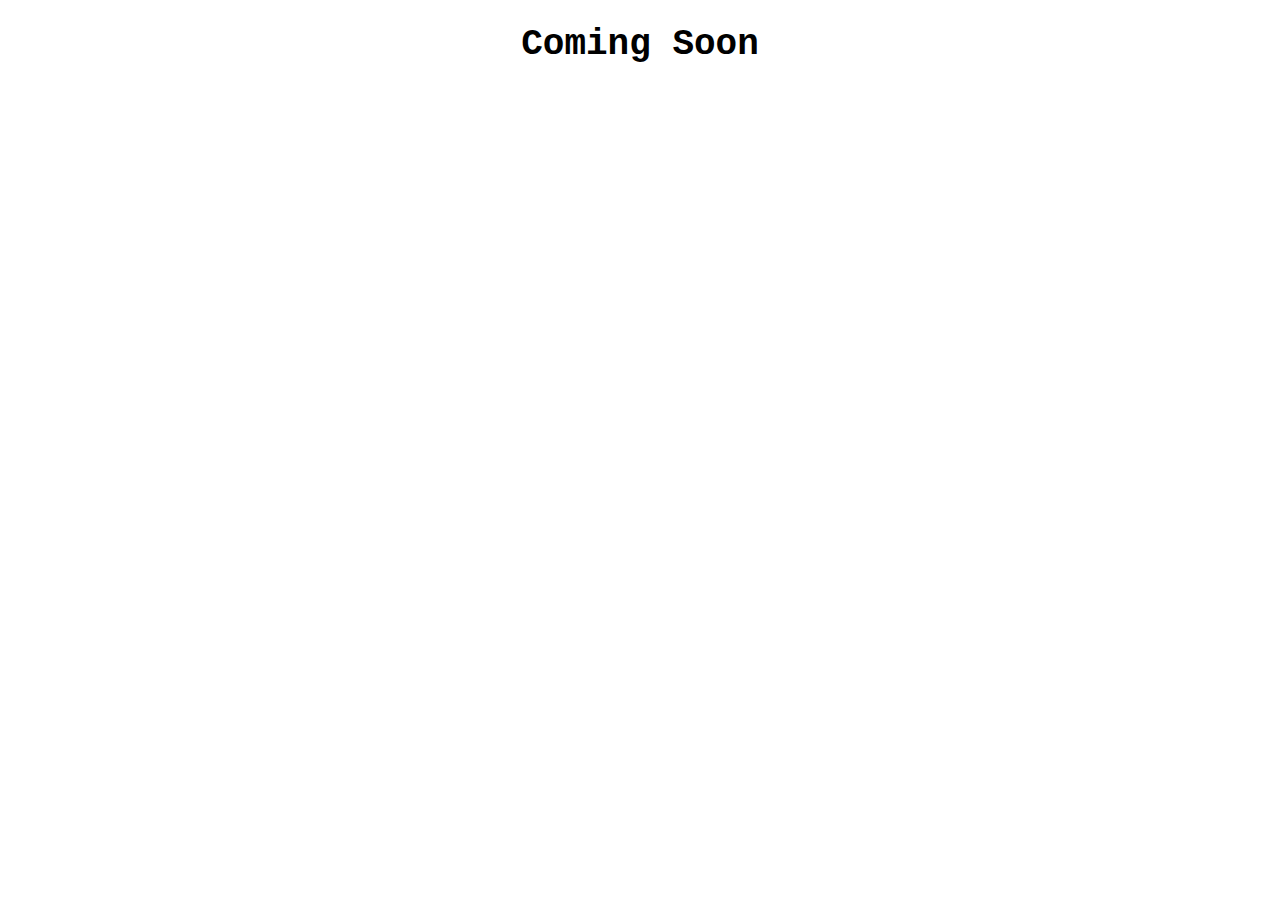
==== index.html @ b4247882 "Create index.html" ====
<!DOCTYPE html>
<html>
<head>
    <style>
        /* Define the neon effect for the text */
        @keyframes neon {
            0%   { color: #ff00ff; }
            25%  { color: #ff99ff; }
            50%  { color: #ff00ff; }
            75%  { color: #ff99ff; }
            100% { color: #ff00ff; }
        }

        /* Apply the neon effect to the text */
        .neon-text {
            font-family: "Courier New", monospace;
            font-size: 36px;
            text-align: center;
            animation: neon 2s infinite;
        }
    </style>
</head>
<body>
    <h1 class="neon-text">Coming Soon</h1>
</body>
</html>
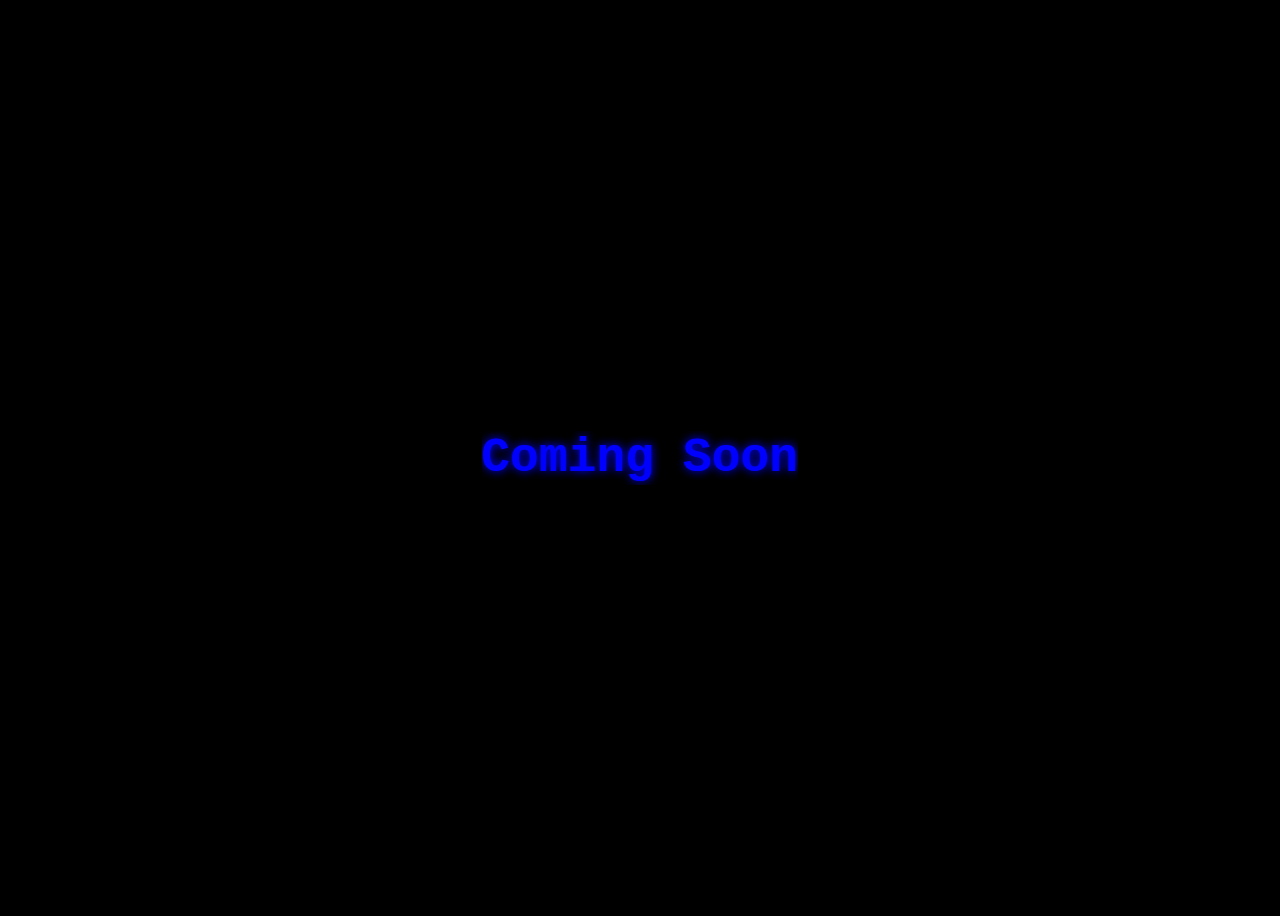
==== commit 1e985551: "Update index.html" ====
--- a/index.html
+++ b/index.html
@@ -1,26 +1,57 @@
 <!DOCTYPE html>
 <html>
 <head>
+    <title>Coming Soon</title>
     <style>
-        /* Define the neon effect for the text */
-        @keyframes neon {
-            0%   { color: #ff00ff; }
-            25%  { color: #ff99ff; }
-            50%  { color: #ff00ff; }
-            75%  { color: #ff99ff; }
-            100% { color: #ff00ff; }
+        body {
+            background-color: black;
+            display: flex;
+            justify-content: center;
+            align-items: center;
+            height: 100vh;
         }
-
-        /* Apply the neon effect to the text */
+        
         .neon-text {
-            font-family: "Courier New", monospace;
-            font-size: 36px;
-            text-align: center;
-            animation: neon 2s infinite;
+            font-family: 'Courier New', monospace;
+            font-size: 48px;
+            color: blue;
+            text-shadow: 0 0 10px blue;
+            animation: neon-colors 5s infinite;
+        }
+        
+        @keyframes neon-colors {
+            0% { color: blue; text-shadow: 0 0 10px blue; }
+            14% { color: red; text-shadow: 0 0 10px red; }
+            28% { color: green; text-shadow: 0 0 10px green; }
+            42% { color: brown; text-shadow: 0 0 10px brown; }
+            57% { color: purple; text-shadow: 0 0 10px purple; }
+            71% { color: yellow; text-shadow: 0 0 10px yellow; }
+            85% { color: #FFDDC1; text-shadow: 0 0 10px #FFDDC1; }
+        }
+        
+        .typewriter {
+            overflow: hidden;
+            white-space: nowrap;
+            animation: typewriter-effect 4s steps(7) 1s 1 normal both,
+                       blink-caret 0.75s step-end infinite;
+        }
+        
+        @keyframes typewriter-effect {
+            0% { width: 0; }
+            20% { width: 1ch; }
+            40% { width: 2ch; }
+            60% { width: 3ch; }
+            80% { width: 4ch; }
+            100% { width: 7ch; }
+        }
+        
+        @keyframes blink-caret {
+            from, to { border-color: transparent; }
+            50% { border-color: white; }
         }
     </style>
 </head>
 <body>
-    <h1 class="neon-text">Coming Soon</h1>
+    <h1 class="neon-text typewriter">Coming Soon</h1>
 </body>
 </html>
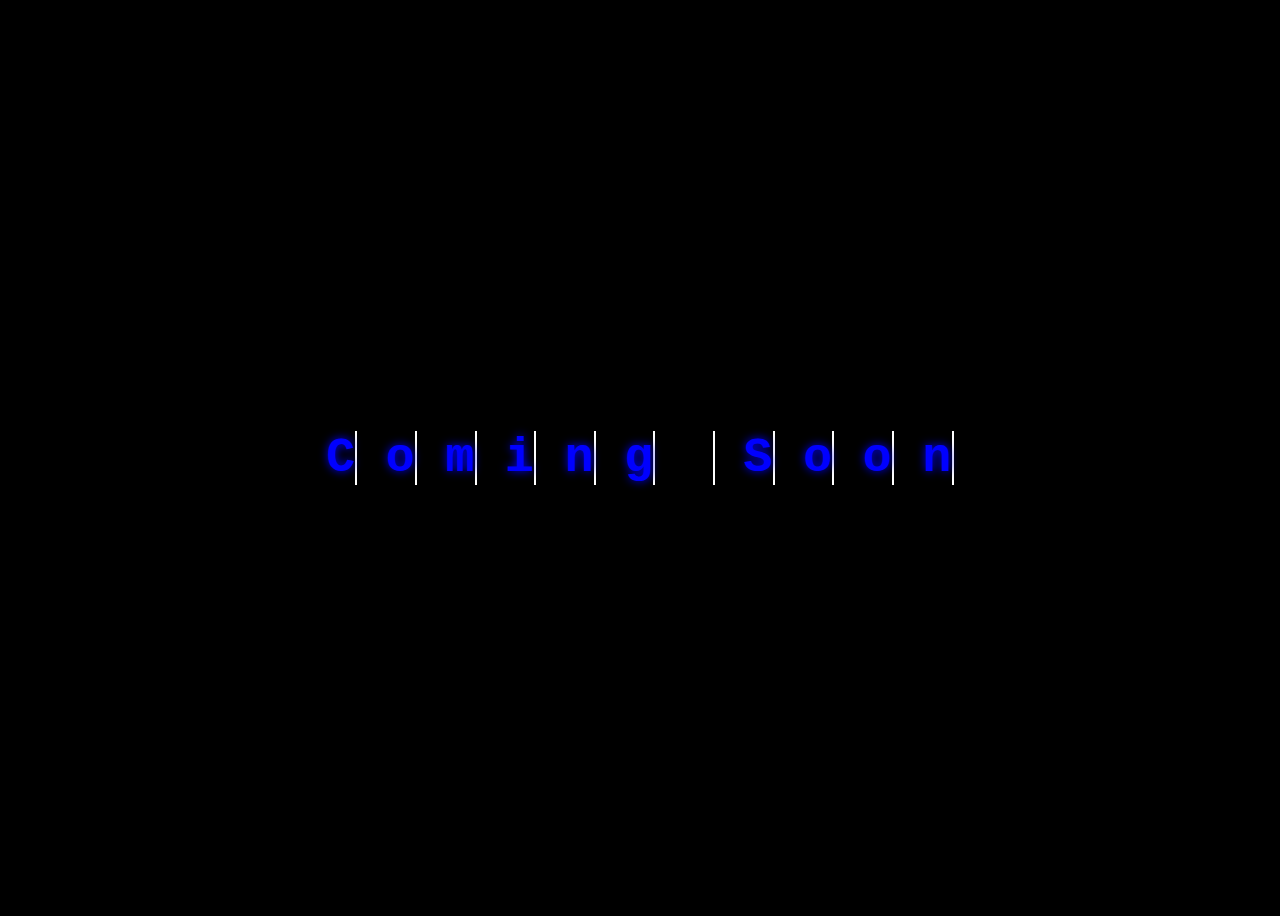
==== commit b771e349: "Update index.html" ====
--- a/index.html
+++ b/index.html
@@ -16,7 +16,19 @@
             font-size: 48px;
             color: blue;
             text-shadow: 0 0 10px blue;
-            animation: neon-colors 5s infinite;
+        }
+        
+        .typewriter {
+            overflow: hidden;
+            white-space: nowrap;
+            border-right: 2px solid white;
+            animation: typing 4s steps(7) 1s 1 normal both,
+                       neon-colors 5s infinite;
+        }
+        
+        @keyframes typing {
+            from { width: 0; }
+            to { width: 7ch; }
         }
         
         @keyframes neon-colors {
@@ -29,22 +41,6 @@
             85% { color: #FFDDC1; text-shadow: 0 0 10px #FFDDC1; }
         }
         
-        .typewriter {
-            overflow: hidden;
-            white-space: nowrap;
-            animation: typewriter-effect 4s steps(7) 1s 1 normal both,
-                       blink-caret 0.75s step-end infinite;
-        }
-        
-        @keyframes typewriter-effect {
-            0% { width: 0; }
-            20% { width: 1ch; }
-            40% { width: 2ch; }
-            60% { width: 3ch; }
-            80% { width: 4ch; }
-            100% { width: 7ch; }
-        }
-        
         @keyframes blink-caret {
             from, to { border-color: transparent; }
             50% { border-color: white; }
@@ -52,6 +48,18 @@
     </style>
 </head>
 <body>
-    <h1 class="neon-text typewriter">Coming Soon</h1>
+    <h1 class="neon-text">
+        <span class="typewriter">C</span>
+        <span class="typewriter">o</span>
+        <span class="typewriter">m</span>
+        <span class="typewriter">i</span>
+        <span class="typewriter">n</span>
+        <span class="typewriter">g</span>
+        <span class="typewriter">&nbsp;</span>
+        <span class="typewriter">S</span>
+        <span class="typewriter">o</span>
+        <span class="typewriter">o</span>
+        <span class="typewriter">n</span>
+    </h1>
 </body>
 </html>
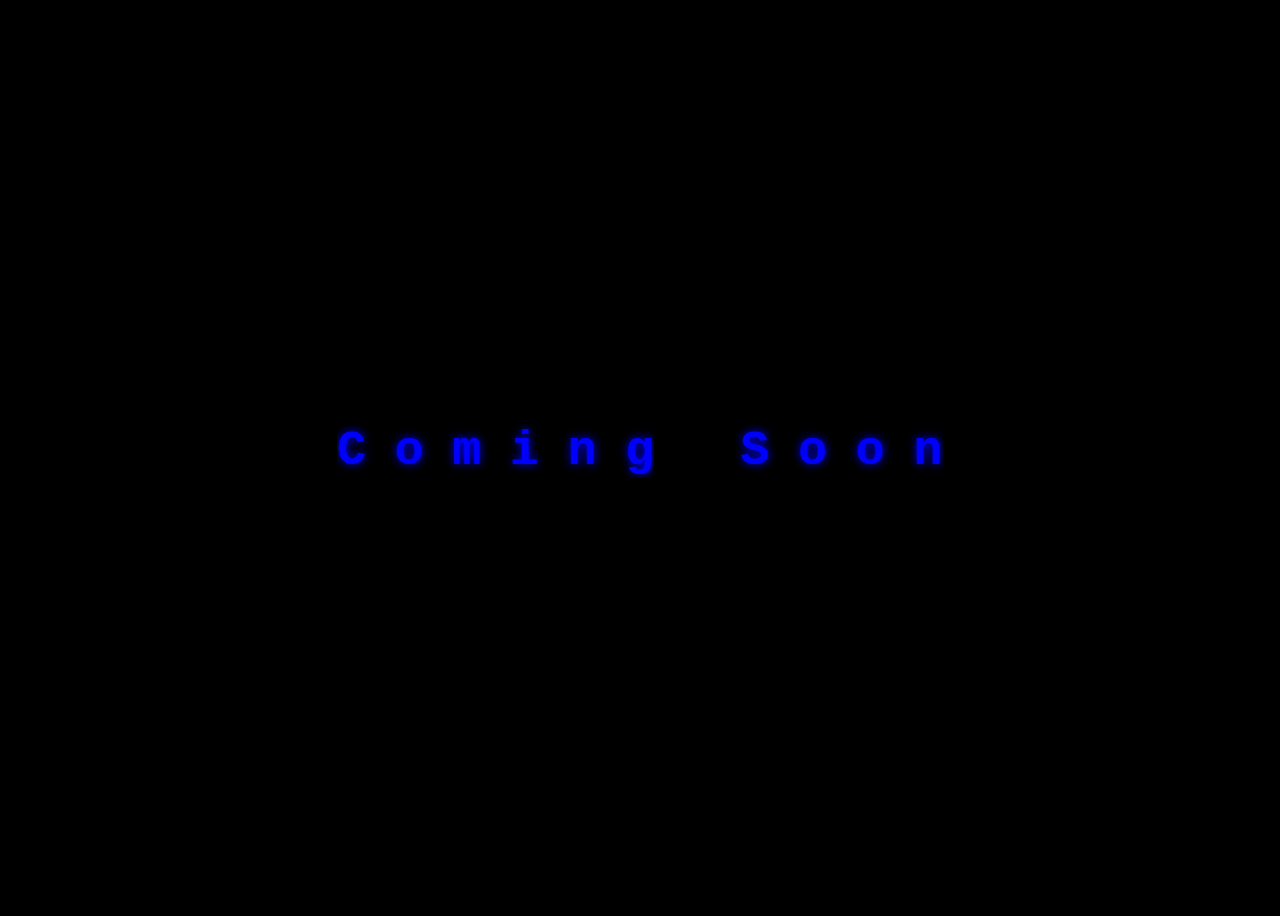
==== commit a484b77c: "Update index.html" ====
--- a/index.html
+++ b/index.html
@@ -18,10 +18,15 @@
             text-shadow: 0 0 10px blue;
         }
         
+        .typewriter-container {
+            display: inline-block;
+            white-space: nowrap;
+            overflow: hidden;
+            position: relative;
+        }
+        
         .typewriter {
-            overflow: hidden;
-            white-space: nowrap;
-            border-right: 2px solid white;
+            position: relative;
             animation: typing 4s steps(7) 1s 1 normal both,
                        neon-colors 5s infinite;
         }
@@ -40,26 +45,25 @@
             71% { color: yellow; text-shadow: 0 0 10px yellow; }
             85% { color: #FFDDC1; text-shadow: 0 0 10px #FFDDC1; }
         }
-        
-        @keyframes blink-caret {
-            from, to { border-color: transparent; }
-            50% { border-color: white; }
-        }
     </style>
 </head>
 <body>
     <h1 class="neon-text">
-        <span class="typewriter">C</span>
-        <span class="typewriter">o</span>
-        <span class="typewriter">m</span>
-        <span class="typewriter">i</span>
-        <span class="typewriter">n</span>
-        <span class="typewriter">g</span>
-        <span class="typewriter">&nbsp;</span>
-        <span class="typewriter">S</span>
-        <span class="typewriter">o</span>
-        <span class="typewriter">o</span>
-        <span class="typewriter">n</span>
+        <span class="typewriter-container">
+            <span class="typewriter">C</span>
+            <span class="typewriter">o</span>
+            <span class="typewriter">m</span>
+            <span class="typewriter">i</span>
+            <span class="typewriter">n</span>
+            <span class="typewriter">g</span>
+        </span>
+        <span class="typewriter-container">
+            <span class="typewriter">&nbsp;</span>
+            <span class="typewriter">S</span>
+            <span class="typewriter">o</span>
+            <span class="typewriter">o</span>
+            <span class="typewriter">n</span>
+        </span>
     </h1>
 </body>
 </html>
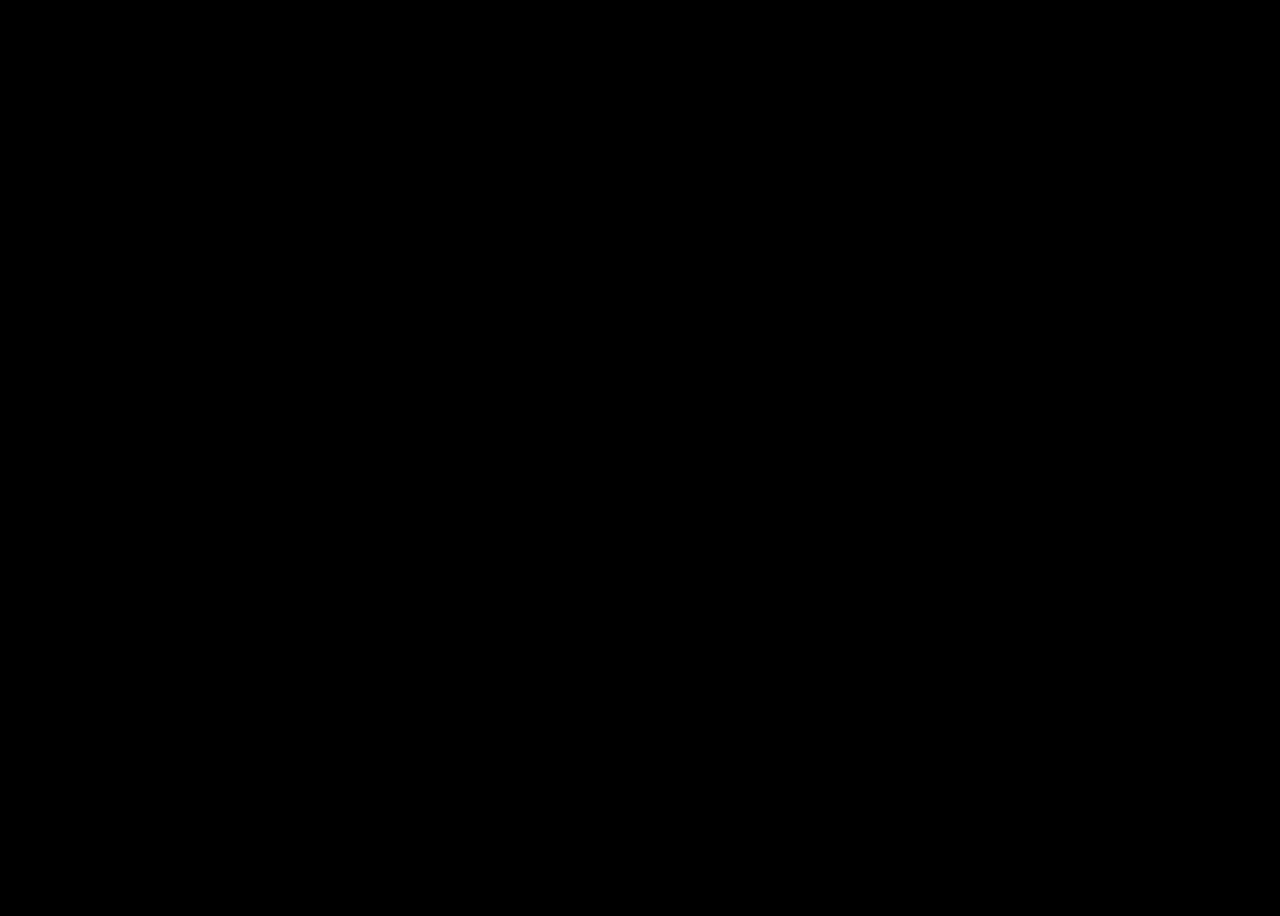
==== commit 88ec898b: "Update index.html" ====
--- a/index.html
+++ b/index.html
@@ -9,6 +9,8 @@
             justify-content: center;
             align-items: center;
             height: 100vh;
+            opacity: 0;
+            transition: opacity 1s;
         }
         
         .neon-text {
@@ -65,5 +67,28 @@
             <span class="typewriter">n</span>
         </span>
     </h1>
+
+    <script>
+        setTimeout(function() {
+            document.body.style.opacity = 1;
+            typewriterEffect();
+        }, 1500); // Fade-in effect after 1.5 seconds
+
+        function typewriterEffect() {
+            var text = "It will be downloaded soon.";
+            var i = 0;
+            var speed = 100; // Speed of typewriter effect in milliseconds
+
+            function type() {
+                if (i < text.length) {
+                    document.body.innerHTML += text.charAt(i);
+                    i++;
+                    setTimeout(type, speed);
+                }
+            }
+
+            type();
+        }
+    </script>
 </body>
 </html>
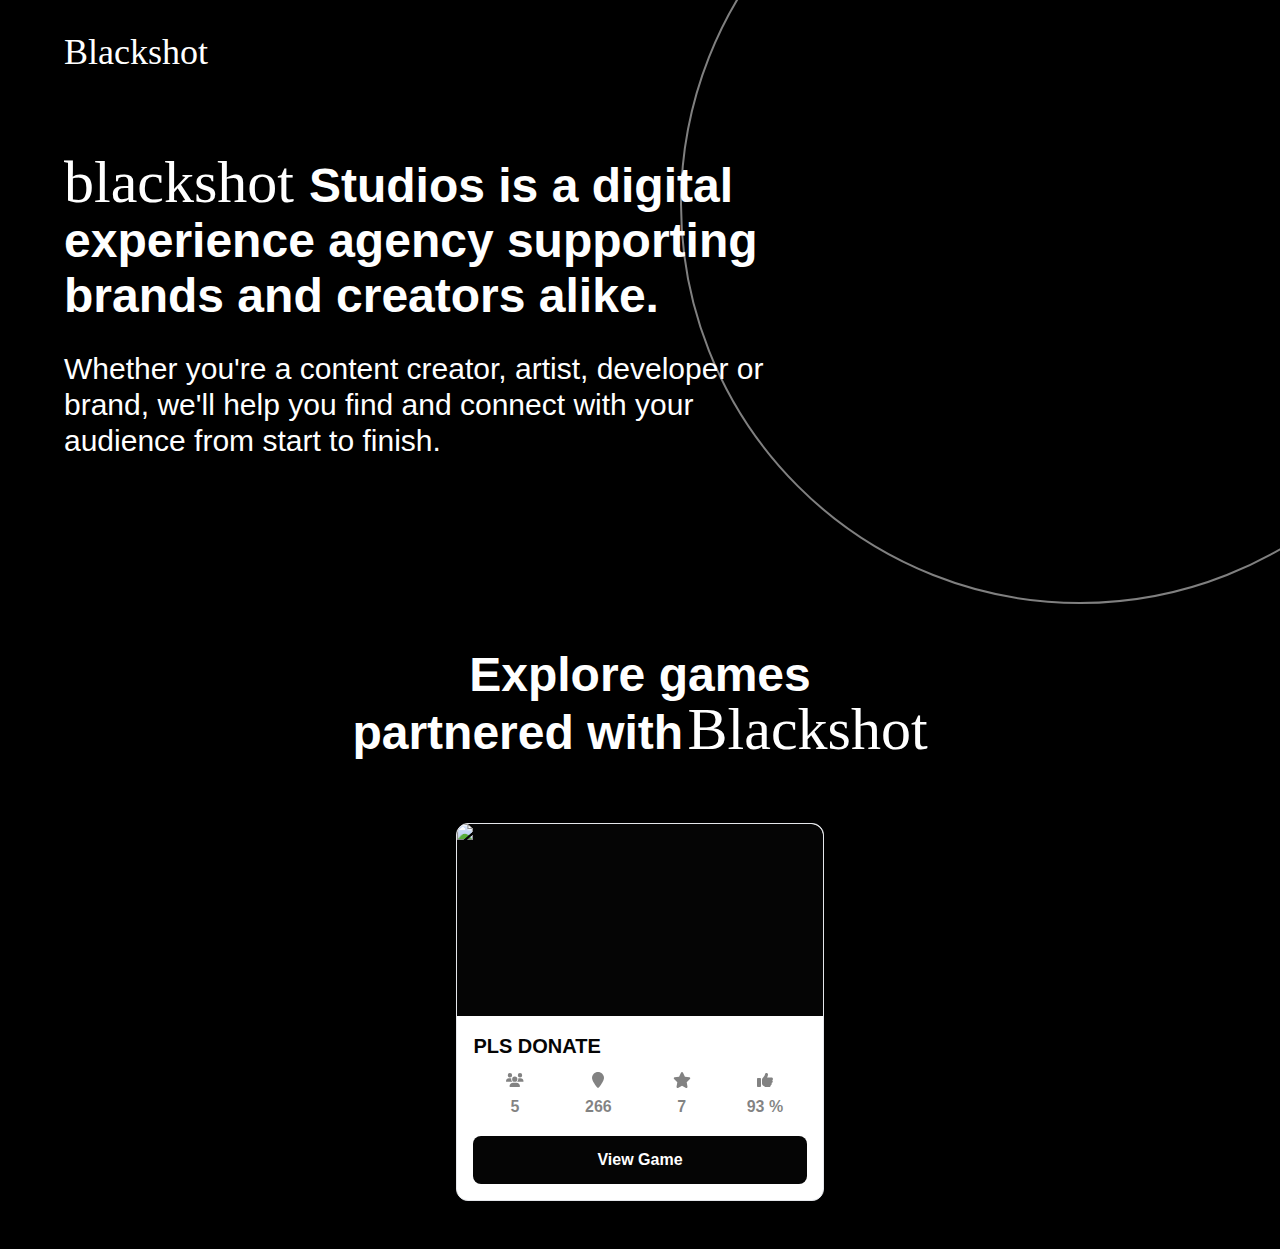
==== commit 09f4853d: "FIREND'S WEBSITE" ====
--- a/index.html
+++ b/index.html
@@ -1,94 +1,767 @@
 <!DOCTYPE html>
 <html>
 <head>
-    <title>Coming Soon</title>
-    <style>
-        body {
-            background-color: black;
-            display: flex;
-            justify-content: center;
-            align-items: center;
-            height: 100vh;
-            opacity: 0;
-            transition: opacity 1s;
-        }
-        
-        .neon-text {
-            font-family: 'Courier New', monospace;
-            font-size: 48px;
-            color: blue;
-            text-shadow: 0 0 10px blue;
-        }
-        
-        .typewriter-container {
-            display: inline-block;
-            white-space: nowrap;
-            overflow: hidden;
-            position: relative;
-        }
-        
-        .typewriter {
-            position: relative;
-            animation: typing 4s steps(7) 1s 1 normal both,
-                       neon-colors 5s infinite;
-        }
-        
-        @keyframes typing {
-            from { width: 0; }
-            to { width: 7ch; }
-        }
-        
-        @keyframes neon-colors {
-            0% { color: blue; text-shadow: 0 0 10px blue; }
-            14% { color: red; text-shadow: 0 0 10px red; }
-            28% { color: green; text-shadow: 0 0 10px green; }
-            42% { color: brown; text-shadow: 0 0 10px brown; }
-            57% { color: purple; text-shadow: 0 0 10px purple; }
-            71% { color: yellow; text-shadow: 0 0 10px yellow; }
-            85% { color: #FFDDC1; text-shadow: 0 0 10px #FFDDC1; }
+    <script>
+        document.addEventListener('contextmenu', function(e) {
+            e.preventDefault();
+        });
+    </script>
+</head>
+<body>
+    <!-- Your website content goes here -->
+
+
+
+<html>
+
+<head>
+    <meta name="viewport" content="width=device-width" />
+    <meta charSet="utf-8" />
+    <title>Blackshot</title>
+    <link rel="preconnect" href="https://fonts.googleapis.com" />
+    <link rel="preconnect" href="https://fonts.gstatic.com" />
+    <meta name="next-head-count" content="6" />
+    <link rel="preconnect" href="https://fonts.gstatic.com" crossorigin />
+    <link rel="preload" href="/_next/static/css/90552e60776dec17.css" as="style" />
+    <link rel="stylesheet" href="/_next/static/css/90552e60776dec17.css" data-n-g="" /><noscript data-n-css=""></noscript>
+    <script defer="" nomodule="" src="/_next/static/chunks/polyfills-5cd94c89d3acac5f.js"></script>
+    <script src="/_next/static/chunks/webpack-69bfa6990bb9e155.js" defer=""></script>
+    <script src="/_next/static/chunks/framework-a87821de553db91d.js" defer=""></script>
+    <script src="/_next/static/chunks/main-fc7d2f0e2098927e.js" defer=""></script>
+    <script src="/_next/static/chunks/pages/_app-fa03c719a921da5a.js" defer=""></script>
+    <script src="/_next/static/chunks/c16184b3-739387e60eb8ee1b.js" defer=""></script>
+    <script src="/_next/static/chunks/103-67ca11ef30bda8ad.js" defer=""></script>
+    <script src="/_next/static/chunks/pages/index-1230b37010cbf76a.js" defer=""></script>
+    <script src="/_next/static/imCgKxOeeCU-GcXIbonhh/_buildManifest.js" defer=""></script>
+    <script src="/_next/static/imCgKxOeeCU-GcXIbonhh/_ssgManifest.js" defer=""></script>
+    <script src="/_next/static/imCgKxOeeCU-GcXIbonhh/_middlewareManifest.js" defer=""></script>
+    <style data-href="https://fonts.googleapis.com/css2?family=Inter:wght@100;200;300;400;500;600;700;800;900&display=swap">
+        @font-face {
+            font-family: 'Inter';
+            font-style: normal;
+            font-weight: 100;
+            font-display: swap;
+            src: url(https://fonts.gstatic.com/s/inter/v12/UcCO3FwrK3iLTeHuS_fvQtMwCp50KnMw2boKoduKmMEVuLyeMZs.woff) format('woff')
+        }
+
+        @font-face {
+            font-family: 'Inter';
+            font-style: normal;
+            font-weight: 200;
+            font-display: swap;
+            src: url(https://fonts.gstatic.com/s/inter/v12/UcCO3FwrK3iLTeHuS_fvQtMwCp50KnMw2boKoduKmMEVuDyfMZs.woff) format('woff')
+        }
+
+        @font-face {
+            font-family: 'Inter';
+            font-style: normal;
+            font-weight: 300;
+            font-display: swap;
+            src: url(https://fonts.gstatic.com/s/inter/v12/UcCO3FwrK3iLTeHuS_fvQtMwCp50KnMw2boKoduKmMEVuOKfMZs.woff) format('woff')
+        }
+
+        @font-face {
+            font-family: 'Inter';
+            font-style: normal;
+            font-weight: 400;
+            font-display: swap;
+            src: url(https://fonts.gstatic.com/s/inter/v12/UcCO3FwrK3iLTeHuS_fvQtMwCp50KnMw2boKoduKmMEVuLyfMZs.woff) format('woff')
+        }
+
+        @font-face {
+            font-family: 'Inter';
+            font-style: normal;
+            font-weight: 500;
+            font-display: swap;
+            src: url(https://fonts.gstatic.com/s/inter/v12/UcCO3FwrK3iLTeHuS_fvQtMwCp50KnMw2boKoduKmMEVuI6fMZs.woff) format('woff')
+        }
+
+        @font-face {
+            font-family: 'Inter';
+            font-style: normal;
+            font-weight: 600;
+            font-display: swap;
+            src: url(https://fonts.gstatic.com/s/inter/v12/UcCO3FwrK3iLTeHuS_fvQtMwCp50KnMw2boKoduKmMEVuGKYMZs.woff) format('woff')
+        }
+
+        @font-face {
+            font-family: 'Inter';
+            font-style: normal;
+            font-weight: 700;
+            font-display: swap;
+            src: url(https://fonts.gstatic.com/s/inter/v12/UcCO3FwrK3iLTeHuS_fvQtMwCp50KnMw2boKoduKmMEVuFuYMZs.woff) format('woff')
+        }
+
+        @font-face {
+            font-family: 'Inter';
+            font-style: normal;
+            font-weight: 800;
+            font-display: swap;
+            src: url(https://fonts.gstatic.com/s/inter/v12/UcCO3FwrK3iLTeHuS_fvQtMwCp50KnMw2boKoduKmMEVuDyYMZs.woff) format('woff')
+        }
+
+        @font-face {
+            font-family: 'Inter';
+            font-style: normal;
+            font-weight: 900;
+            font-display: swap;
+            src: url(https://fonts.gstatic.com/s/inter/v12/UcCO3FwrK3iLTeHuS_fvQtMwCp50KnMw2boKoduKmMEVuBWYMZs.woff) format('woff')
+        }
+
+        @font-face {
+            font-family: 'Inter';
+            font-style: normal;
+            font-weight: 100;
+            font-display: swap;
+            src: url(https://fonts.gstatic.com/s/inter/v12/UcC73FwrK3iLTeHuS_fvQtMwCp50KnMa2JL7W0Q5n-wU.woff2) format('woff2');
+            unicode-range: U+0460-052F, U+1C80-1C88, U+20B4, U+2DE0-2DFF, U+A640-A69F, U+FE2E-FE2F
+        }
+
+        @font-face {
+            font-family: 'Inter';
+            font-style: normal;
+            font-weight: 100;
+            font-display: swap;
+            src: url(https://fonts.gstatic.com/s/inter/v12/UcC73FwrK3iLTeHuS_fvQtMwCp50KnMa0ZL7W0Q5n-wU.woff2) format('woff2');
+            unicode-range: U+0301, U+0400-045F, U+0490-0491, U+04B0-04B1, U+2116
+        }
+
+        @font-face {
+            font-family: 'Inter';
+            font-style: normal;
+            font-weight: 100;
+            font-display: swap;
+            src: url(https://fonts.gstatic.com/s/inter/v12/UcC73FwrK3iLTeHuS_fvQtMwCp50KnMa2ZL7W0Q5n-wU.woff2) format('woff2');
+            unicode-range: U+1F00-1FFF
+        }
+
+        @font-face {
+            font-family: 'Inter';
+            font-style: normal;
+            font-weight: 100;
+            font-display: swap;
+            src: url(https://fonts.gstatic.com/s/inter/v12/UcC73FwrK3iLTeHuS_fvQtMwCp50KnMa1pL7W0Q5n-wU.woff2) format('woff2');
+            unicode-range: U+0370-03FF
+        }
+
+        @font-face {
+            font-family: 'Inter';
+            font-style: normal;
+            font-weight: 100;
+            font-display: swap;
+            src: url(https://fonts.gstatic.com/s/inter/v12/UcC73FwrK3iLTeHuS_fvQtMwCp50KnMa2pL7W0Q5n-wU.woff2) format('woff2');
+            unicode-range: U+0102-0103, U+0110-0111, U+0128-0129, U+0168-0169, U+01A0-01A1, U+01AF-01B0, U+1EA0-1EF9, U+20AB
+        }
+
+        @font-face {
+            font-family: 'Inter';
+            font-style: normal;
+            font-weight: 100;
+            font-display: swap;
+            src: url(https://fonts.gstatic.com/s/inter/v12/UcC73FwrK3iLTeHuS_fvQtMwCp50KnMa25L7W0Q5n-wU.woff2) format('woff2');
+            unicode-range: U+0100-02AF, U+1E00-1EFF, U+2020, U+20A0-20AB, U+20AD-20CF, U+2113, U+2C60-2C7F, U+A720-A7FF
+        }
+
+        @font-face {
+            font-family: 'Inter';
+            font-style: normal;
+            font-weight: 100;
+            font-display: swap;
+            src: url(https://fonts.gstatic.com/s/inter/v12/UcC73FwrK3iLTeHuS_fvQtMwCp50KnMa1ZL7W0Q5nw.woff2) format('woff2');
+            unicode-range: U+0000-00FF, U+0131, U+0152-0153, U+02BB-02BC, U+02C6, U+02DA, U+02DC, U+2000-206F, U+2074, U+20AC, U+2122, U+2191, U+2193, U+2212, U+2215, U+FEFF, U+FFFD
+        }
+
+        @font-face {
+            font-family: 'Inter';
+            font-style: normal;
+            font-weight: 200;
+            font-display: swap;
+            src: url(https://fonts.gstatic.com/s/inter/v12/UcC73FwrK3iLTeHuS_fvQtMwCp50KnMa2JL7W0Q5n-wU.woff2) format('woff2');
+            unicode-range: U+0460-052F, U+1C80-1C88, U+20B4, U+2DE0-2DFF, U+A640-A69F, U+FE2E-FE2F
+        }
+
+        @font-face {
+            font-family: 'Inter';
+            font-style: normal;
+            font-weight: 200;
+            font-display: swap;
+            src: url(https://fonts.gstatic.com/s/inter/v12/UcC73FwrK3iLTeHuS_fvQtMwCp50KnMa0ZL7W0Q5n-wU.woff2) format('woff2');
+            unicode-range: U+0301, U+0400-045F, U+0490-0491, U+04B0-04B1, U+2116
+        }
+
+        @font-face {
+            font-family: 'Inter';
+            font-style: normal;
+            font-weight: 200;
+            font-display: swap;
+            src: url(https://fonts.gstatic.com/s/inter/v12/UcC73FwrK3iLTeHuS_fvQtMwCp50KnMa2ZL7W0Q5n-wU.woff2) format('woff2');
+            unicode-range: U+1F00-1FFF
+        }
+
+        @font-face {
+            font-family: 'Inter';
+            font-style: normal;
+            font-weight: 200;
+            font-display: swap;
+            src: url(https://fonts.gstatic.com/s/inter/v12/UcC73FwrK3iLTeHuS_fvQtMwCp50KnMa1pL7W0Q5n-wU.woff2) format('woff2');
+            unicode-range: U+0370-03FF
+        }
+
+        @font-face {
+            font-family: 'Inter';
+            font-style: normal;
+            font-weight: 200;
+            font-display: swap;
+            src: url(https://fonts.gstatic.com/s/inter/v12/UcC73FwrK3iLTeHuS_fvQtMwCp50KnMa2pL7W0Q5n-wU.woff2) format('woff2');
+            unicode-range: U+0102-0103, U+0110-0111, U+0128-0129, U+0168-0169, U+01A0-01A1, U+01AF-01B0, U+1EA0-1EF9, U+20AB
+        }
+
+        @font-face {
+            font-family: 'Inter';
+            font-style: normal;
+            font-weight: 200;
+            font-display: swap;
+            src: url(https://fonts.gstatic.com/s/inter/v12/UcC73FwrK3iLTeHuS_fvQtMwCp50KnMa25L7W0Q5n-wU.woff2) format('woff2');
+            unicode-range: U+0100-02AF, U+1E00-1EFF, U+2020, U+20A0-20AB, U+20AD-20CF, U+2113, U+2C60-2C7F, U+A720-A7FF
+        }
+
+        @font-face {
+            font-family: 'Inter';
+            font-style: normal;
+            font-weight: 200;
+            font-display: swap;
+            src: url(https://fonts.gstatic.com/s/inter/v12/UcC73FwrK3iLTeHuS_fvQtMwCp50KnMa1ZL7W0Q5nw.woff2) format('woff2');
+            unicode-range: U+0000-00FF, U+0131, U+0152-0153, U+02BB-02BC, U+02C6, U+02DA, U+02DC, U+2000-206F, U+2074, U+20AC, U+2122, U+2191, U+2193, U+2212, U+2215, U+FEFF, U+FFFD
+        }
+
+        @font-face {
+            font-family: 'Inter';
+            font-style: normal;
+            font-weight: 300;
+            font-display: swap;
+            src: url(https://fonts.gstatic.com/s/inter/v12/UcC73FwrK3iLTeHuS_fvQtMwCp50KnMa2JL7W0Q5n-wU.woff2) format('woff2');
+            unicode-range: U+0460-052F, U+1C80-1C88, U+20B4, U+2DE0-2DFF, U+A640-A69F, U+FE2E-FE2F
+        }
+
+        @font-face {
+            font-family: 'Inter';
+            font-style: normal;
+            font-weight: 300;
+            font-display: swap;
+            src: url(https://fonts.gstatic.com/s/inter/v12/UcC73FwrK3iLTeHuS_fvQtMwCp50KnMa0ZL7W0Q5n-wU.woff2) format('woff2');
+            unicode-range: U+0301, U+0400-045F, U+0490-0491, U+04B0-04B1, U+2116
+        }
+
+        @font-face {
+            font-family: 'Inter';
+            font-style: normal;
+            font-weight: 300;
+            font-display: swap;
+            src: url(https://fonts.gstatic.com/s/inter/v12/UcC73FwrK3iLTeHuS_fvQtMwCp50KnMa2ZL7W0Q5n-wU.woff2) format('woff2');
+            unicode-range: U+1F00-1FFF
+        }
+
+        @font-face {
+            font-family: 'Inter';
+            font-style: normal;
+            font-weight: 300;
+            font-display: swap;
+            src: url(https://fonts.gstatic.com/s/inter/v12/UcC73FwrK3iLTeHuS_fvQtMwCp50KnMa1pL7W0Q5n-wU.woff2) format('woff2');
+            unicode-range: U+0370-03FF
+        }
+
+        @font-face {
+            font-family: 'Inter';
+            font-style: normal;
+            font-weight: 300;
+            font-display: swap;
+            src: url(https://fonts.gstatic.com/s/inter/v12/UcC73FwrK3iLTeHuS_fvQtMwCp50KnMa2pL7W0Q5n-wU.woff2) format('woff2');
+            unicode-range: U+0102-0103, U+0110-0111, U+0128-0129, U+0168-0169, U+01A0-01A1, U+01AF-01B0, U+1EA0-1EF9, U+20AB
+        }
+
+        @font-face {
+            font-family: 'Inter';
+            font-style: normal;
+            font-weight: 300;
+            font-display: swap;
+            src: url(https://fonts.gstatic.com/s/inter/v12/UcC73FwrK3iLTeHuS_fvQtMwCp50KnMa25L7W0Q5n-wU.woff2) format('woff2');
+            unicode-range: U+0100-02AF, U+1E00-1EFF, U+2020, U+20A0-20AB, U+20AD-20CF, U+2113, U+2C60-2C7F, U+A720-A7FF
+        }
+
+        @font-face {
+            font-family: 'Inter';
+            font-style: normal;
+            font-weight: 300;
+            font-display: swap;
+            src: url(https://fonts.gstatic.com/s/inter/v12/UcC73FwrK3iLTeHuS_fvQtMwCp50KnMa1ZL7W0Q5nw.woff2) format('woff2');
+            unicode-range: U+0000-00FF, U+0131, U+0152-0153, U+02BB-02BC, U+02C6, U+02DA, U+02DC, U+2000-206F, U+2074, U+20AC, U+2122, U+2191, U+2193, U+2212, U+2215, U+FEFF, U+FFFD
+        }
+
+        @font-face {
+            font-family: 'Inter';
+            font-style: normal;
+            font-weight: 400;
+            font-display: swap;
+            src: url(https://fonts.gstatic.com/s/inter/v12/UcC73FwrK3iLTeHuS_fvQtMwCp50KnMa2JL7W0Q5n-wU.woff2) format('woff2');
+            unicode-range: U+0460-052F, U+1C80-1C88, U+20B4, U+2DE0-2DFF, U+A640-A69F, U+FE2E-FE2F
+        }
+
+        @font-face {
+            font-family: 'Inter';
+            font-style: normal;
+            font-weight: 400;
+            font-display: swap;
+            src: url(https://fonts.gstatic.com/s/inter/v12/UcC73FwrK3iLTeHuS_fvQtMwCp50KnMa0ZL7W0Q5n-wU.woff2) format('woff2');
+            unicode-range: U+0301, U+0400-045F, U+0490-0491, U+04B0-04B1, U+2116
+        }
+
+        @font-face {
+            font-family: 'Inter';
+            font-style: normal;
+            font-weight: 400;
+            font-display: swap;
+            src: url(https://fonts.gstatic.com/s/inter/v12/UcC73FwrK3iLTeHuS_fvQtMwCp50KnMa2ZL7W0Q5n-wU.woff2) format('woff2');
+            unicode-range: U+1F00-1FFF
+        }
+
+        @font-face {
+            font-family: 'Inter';
+            font-style: normal;
+            font-weight: 400;
+            font-display: swap;
+            src: url(https://fonts.gstatic.com/s/inter/v12/UcC73FwrK3iLTeHuS_fvQtMwCp50KnMa1pL7W0Q5n-wU.woff2) format('woff2');
+            unicode-range: U+0370-03FF
+        }
+
+        @font-face {
+            font-family: 'Inter';
+            font-style: normal;
+            font-weight: 400;
+            font-display: swap;
+            src: url(https://fonts.gstatic.com/s/inter/v12/UcC73FwrK3iLTeHuS_fvQtMwCp50KnMa2pL7W0Q5n-wU.woff2) format('woff2');
+            unicode-range: U+0102-0103, U+0110-0111, U+0128-0129, U+0168-0169, U+01A0-01A1, U+01AF-01B0, U+1EA0-1EF9, U+20AB
+        }
+
+        @font-face {
+            font-family: 'Inter';
+            font-style: normal;
+            font-weight: 400;
+            font-display: swap;
+            src: url(https://fonts.gstatic.com/s/inter/v12/UcC73FwrK3iLTeHuS_fvQtMwCp50KnMa25L7W0Q5n-wU.woff2) format('woff2');
+            unicode-range: U+0100-02AF, U+1E00-1EFF, U+2020, U+20A0-20AB, U+20AD-20CF, U+2113, U+2C60-2C7F, U+A720-A7FF
+        }
+
+        @font-face {
+            font-family: 'Inter';
+            font-style: normal;
+            font-weight: 400;
+            font-display: swap;
+            src: url(https://fonts.gstatic.com/s/inter/v12/UcC73FwrK3iLTeHuS_fvQtMwCp50KnMa1ZL7W0Q5nw.woff2) format('woff2');
+            unicode-range: U+0000-00FF, U+0131, U+0152-0153, U+02BB-02BC, U+02C6, U+02DA, U+02DC, U+2000-206F, U+2074, U+20AC, U+2122, U+2191, U+2193, U+2212, U+2215, U+FEFF, U+FFFD
+        }
+
+        @font-face {
+            font-family: 'Inter';
+            font-style: normal;
+            font-weight: 500;
+            font-display: swap;
+            src: url(https://fonts.gstatic.com/s/inter/v12/UcC73FwrK3iLTeHuS_fvQtMwCp50KnMa2JL7W0Q5n-wU.woff2) format('woff2');
+            unicode-range: U+0460-052F, U+1C80-1C88, U+20B4, U+2DE0-2DFF, U+A640-A69F, U+FE2E-FE2F
+        }
+
+        @font-face {
+            font-family: 'Inter';
+            font-style: normal;
+            font-weight: 500;
+            font-display: swap;
+            src: url(https://fonts.gstatic.com/s/inter/v12/UcC73FwrK3iLTeHuS_fvQtMwCp50KnMa0ZL7W0Q5n-wU.woff2) format('woff2');
+            unicode-range: U+0301, U+0400-045F, U+0490-0491, U+04B0-04B1, U+2116
+        }
+
+        @font-face {
+            font-family: 'Inter';
+            font-style: normal;
+            font-weight: 500;
+            font-display: swap;
+            src: url(https://fonts.gstatic.com/s/inter/v12/UcC73FwrK3iLTeHuS_fvQtMwCp50KnMa2ZL7W0Q5n-wU.woff2) format('woff2');
+            unicode-range: U+1F00-1FFF
+        }
+
+        @font-face {
+            font-family: 'Inter';
+            font-style: normal;
+            font-weight: 500;
+            font-display: swap;
+            src: url(https://fonts.gstatic.com/s/inter/v12/UcC73FwrK3iLTeHuS_fvQtMwCp50KnMa1pL7W0Q5n-wU.woff2) format('woff2');
+            unicode-range: U+0370-03FF
+        }
+
+        @font-face {
+            font-family: 'Inter';
+            font-style: normal;
+            font-weight: 500;
+            font-display: swap;
+            src: url(https://fonts.gstatic.com/s/inter/v12/UcC73FwrK3iLTeHuS_fvQtMwCp50KnMa2pL7W0Q5n-wU.woff2) format('woff2');
+            unicode-range: U+0102-0103, U+0110-0111, U+0128-0129, U+0168-0169, U+01A0-01A1, U+01AF-01B0, U+1EA0-1EF9, U+20AB
+        }
+
+        @font-face {
+            font-family: 'Inter';
+            font-style: normal;
+            font-weight: 500;
+            font-display: swap;
+            src: url(https://fonts.gstatic.com/s/inter/v12/UcC73FwrK3iLTeHuS_fvQtMwCp50KnMa25L7W0Q5n-wU.woff2) format('woff2');
+            unicode-range: U+0100-02AF, U+1E00-1EFF, U+2020, U+20A0-20AB, U+20AD-20CF, U+2113, U+2C60-2C7F, U+A720-A7FF
+        }
+
+        @font-face {
+            font-family: 'Inter';
+            font-style: normal;
+            font-weight: 500;
+            font-display: swap;
+            src: url(https://fonts.gstatic.com/s/inter/v12/UcC73FwrK3iLTeHuS_fvQtMwCp50KnMa1ZL7W0Q5nw.woff2) format('woff2');
+            unicode-range: U+0000-00FF, U+0131, U+0152-0153, U+02BB-02BC, U+02C6, U+02DA, U+02DC, U+2000-206F, U+2074, U+20AC, U+2122, U+2191, U+2193, U+2212, U+2215, U+FEFF, U+FFFD
+        }
+
+        @font-face {
+            font-family: 'Inter';
+            font-style: normal;
+            font-weight: 600;
+            font-display: swap;
+            src: url(https://fonts.gstatic.com/s/inter/v12/UcC73FwrK3iLTeHuS_fvQtMwCp50KnMa2JL7W0Q5n-wU.woff2) format('woff2');
+            unicode-range: U+0460-052F, U+1C80-1C88, U+20B4, U+2DE0-2DFF, U+A640-A69F, U+FE2E-FE2F
+        }
+
+        @font-face {
+            font-family: 'Inter';
+            font-style: normal;
+            font-weight: 600;
+            font-display: swap;
+            src: url(https://fonts.gstatic.com/s/inter/v12/UcC73FwrK3iLTeHuS_fvQtMwCp50KnMa0ZL7W0Q5n-wU.woff2) format('woff2');
+            unicode-range: U+0301, U+0400-045F, U+0490-0491, U+04B0-04B1, U+2116
+        }
+
+        @font-face {
+            font-family: 'Inter';
+            font-style: normal;
+            font-weight: 600;
+            font-display: swap;
+            src: url(https://fonts.gstatic.com/s/inter/v12/UcC73FwrK3iLTeHuS_fvQtMwCp50KnMa2ZL7W0Q5n-wU.woff2) format('woff2');
+            unicode-range: U+1F00-1FFF
+        }
+
+        @font-face {
+            font-family: 'Inter';
+            font-style: normal;
+            font-weight: 600;
+            font-display: swap;
+            src: url(https://fonts.gstatic.com/s/inter/v12/UcC73FwrK3iLTeHuS_fvQtMwCp50KnMa1pL7W0Q5n-wU.woff2) format('woff2');
+            unicode-range: U+0370-03FF
+        }
+
+        @font-face {
+            font-family: 'Inter';
+            font-style: normal;
+            font-weight: 600;
+            font-display: swap;
+            src: url(https://fonts.gstatic.com/s/inter/v12/UcC73FwrK3iLTeHuS_fvQtMwCp50KnMa2pL7W0Q5n-wU.woff2) format('woff2');
+            unicode-range: U+0102-0103, U+0110-0111, U+0128-0129, U+0168-0169, U+01A0-01A1, U+01AF-01B0, U+1EA0-1EF9, U+20AB
+        }
+
+        @font-face {
+            font-family: 'Inter';
+            font-style: normal;
+            font-weight: 600;
+            font-display: swap;
+            src: url(https://fonts.gstatic.com/s/inter/v12/UcC73FwrK3iLTeHuS_fvQtMwCp50KnMa25L7W0Q5n-wU.woff2) format('woff2');
+            unicode-range: U+0100-02AF, U+1E00-1EFF, U+2020, U+20A0-20AB, U+20AD-20CF, U+2113, U+2C60-2C7F, U+A720-A7FF
+        }
+
+        @font-face {
+            font-family: 'Inter';
+            font-style: normal;
+            font-weight: 600;
+            font-display: swap;
+            src: url(https://fonts.gstatic.com/s/inter/v12/UcC73FwrK3iLTeHuS_fvQtMwCp50KnMa1ZL7W0Q5nw.woff2) format('woff2');
+            unicode-range: U+0000-00FF, U+0131, U+0152-0153, U+02BB-02BC, U+02C6, U+02DA, U+02DC, U+2000-206F, U+2074, U+20AC, U+2122, U+2191, U+2193, U+2212, U+2215, U+FEFF, U+FFFD
+        }
+
+        @font-face {
+            font-family: 'Inter';
+            font-style: normal;
+            font-weight: 700;
+            font-display: swap;
+            src: url(https://fonts.gstatic.com/s/inter/v12/UcC73FwrK3iLTeHuS_fvQtMwCp50KnMa2JL7W0Q5n-wU.woff2) format('woff2');
+            unicode-range: U+0460-052F, U+1C80-1C88, U+20B4, U+2DE0-2DFF, U+A640-A69F, U+FE2E-FE2F
+        }
+
+        @font-face {
+            font-family: 'Inter';
+            font-style: normal;
+            font-weight: 700;
+            font-display: swap;
+            src: url(https://fonts.gstatic.com/s/inter/v12/UcC73FwrK3iLTeHuS_fvQtMwCp50KnMa0ZL7W0Q5n-wU.woff2) format('woff2');
+            unicode-range: U+0301, U+0400-045F, U+0490-0491, U+04B0-04B1, U+2116
+        }
+
+        @font-face {
+            font-family: 'Inter';
+            font-style: normal;
+            font-weight: 700;
+            font-display: swap;
+            src: url(https://fonts.gstatic.com/s/inter/v12/UcC73FwrK3iLTeHuS_fvQtMwCp50KnMa2ZL7W0Q5n-wU.woff2) format('woff2');
+            unicode-range: U+1F00-1FFF
+        }
+
+        @font-face {
+            font-family: 'Inter';
+            font-style: normal;
+            font-weight: 700;
+            font-display: swap;
+            src: url(https://fonts.gstatic.com/s/inter/v12/UcC73FwrK3iLTeHuS_fvQtMwCp50KnMa1pL7W0Q5n-wU.woff2) format('woff2');
+            unicode-range: U+0370-03FF
+        }
+
+        @font-face {
+            font-family: 'Inter';
+            font-style: normal;
+            font-weight: 700;
+            font-display: swap;
+            src: url(https://fonts.gstatic.com/s/inter/v12/UcC73FwrK3iLTeHuS_fvQtMwCp50KnMa2pL7W0Q5n-wU.woff2) format('woff2');
+            unicode-range: U+0102-0103, U+0110-0111, U+0128-0129, U+0168-0169, U+01A0-01A1, U+01AF-01B0, U+1EA0-1EF9, U+20AB
+        }
+
+        @font-face {
+            font-family: 'Inter';
+            font-style: normal;
+            font-weight: 700;
+            font-display: swap;
+            src: url(https://fonts.gstatic.com/s/inter/v12/UcC73FwrK3iLTeHuS_fvQtMwCp50KnMa25L7W0Q5n-wU.woff2) format('woff2');
+            unicode-range: U+0100-02AF, U+1E00-1EFF, U+2020, U+20A0-20AB, U+20AD-20CF, U+2113, U+2C60-2C7F, U+A720-A7FF
+        }
+
+        @font-face {
+            font-family: 'Inter';
+            font-style: normal;
+            font-weight: 700;
+            font-display: swap;
+            src: url(https://fonts.gstatic.com/s/inter/v12/UcC73FwrK3iLTeHuS_fvQtMwCp50KnMa1ZL7W0Q5nw.woff2) format('woff2');
+            unicode-range: U+0000-00FF, U+0131, U+0152-0153, U+02BB-02BC, U+02C6, U+02DA, U+02DC, U+2000-206F, U+2074, U+20AC, U+2122, U+2191, U+2193, U+2212, U+2215, U+FEFF, U+FFFD
+        }
+
+        @font-face {
+            font-family: 'Inter';
+            font-style: normal;
+            font-weight: 800;
+            font-display: swap;
+            src: url(https://fonts.gstatic.com/s/inter/v12/UcC73FwrK3iLTeHuS_fvQtMwCp50KnMa2JL7W0Q5n-wU.woff2) format('woff2');
+            unicode-range: U+0460-052F, U+1C80-1C88, U+20B4, U+2DE0-2DFF, U+A640-A69F, U+FE2E-FE2F
+        }
+
+        @font-face {
+            font-family: 'Inter';
+            font-style: normal;
+            font-weight: 800;
+            font-display: swap;
+            src: url(https://fonts.gstatic.com/s/inter/v12/UcC73FwrK3iLTeHuS_fvQtMwCp50KnMa0ZL7W0Q5n-wU.woff2) format('woff2');
+            unicode-range: U+0301, U+0400-045F, U+0490-0491, U+04B0-04B1, U+2116
+        }
+
+        @font-face {
+            font-family: 'Inter';
+            font-style: normal;
+            font-weight: 800;
+            font-display: swap;
+            src: url(https://fonts.gstatic.com/s/inter/v12/UcC73FwrK3iLTeHuS_fvQtMwCp50KnMa2ZL7W0Q5n-wU.woff2) format('woff2');
+            unicode-range: U+1F00-1FFF
+        }
+
+        @font-face {
+            font-family: 'Inter';
+            font-style: normal;
+            font-weight: 800;
+            font-display: swap;
+            src: url(https://fonts.gstatic.com/s/inter/v12/UcC73FwrK3iLTeHuS_fvQtMwCp50KnMa1pL7W0Q5n-wU.woff2) format('woff2');
+            unicode-range: U+0370-03FF
+        }
+
+        @font-face {
+            font-family: 'Inter';
+            font-style: normal;
+            font-weight: 800;
+            font-display: swap;
+            src: url(https://fonts.gstatic.com/s/inter/v12/UcC73FwrK3iLTeHuS_fvQtMwCp50KnMa2pL7W0Q5n-wU.woff2) format('woff2');
+            unicode-range: U+0102-0103, U+0110-0111, U+0128-0129, U+0168-0169, U+01A0-01A1, U+01AF-01B0, U+1EA0-1EF9, U+20AB
+        }
+
+        @font-face {
+            font-family: 'Inter';
+            font-style: normal;
+            font-weight: 800;
+            font-display: swap;
+            src: url(https://fonts.gstatic.com/s/inter/v12/UcC73FwrK3iLTeHuS_fvQtMwCp50KnMa25L7W0Q5n-wU.woff2) format('woff2');
+            unicode-range: U+0100-02AF, U+1E00-1EFF, U+2020, U+20A0-20AB, U+20AD-20CF, U+2113, U+2C60-2C7F, U+A720-A7FF
+        }
+
+        @font-face {
+            font-family: 'Inter';
+            font-style: normal;
+            font-weight: 800;
+            font-display: swap;
+            src: url(https://fonts.gstatic.com/s/inter/v12/UcC73FwrK3iLTeHuS_fvQtMwCp50KnMa1ZL7W0Q5nw.woff2) format('woff2');
+            unicode-range: U+0000-00FF, U+0131, U+0152-0153, U+02BB-02BC, U+02C6, U+02DA, U+02DC, U+2000-206F, U+2074, U+20AC, U+2122, U+2191, U+2193, U+2212, U+2215, U+FEFF, U+FFFD
+        }
+
+        @font-face {
+            font-family: 'Inter';
+            font-style: normal;
+            font-weight: 900;
+            font-display: swap;
+            src: url(https://fonts.gstatic.com/s/inter/v12/UcC73FwrK3iLTeHuS_fvQtMwCp50KnMa2JL7W0Q5n-wU.woff2) format('woff2');
+            unicode-range: U+0460-052F, U+1C80-1C88, U+20B4, U+2DE0-2DFF, U+A640-A69F, U+FE2E-FE2F
+        }
+
+        @font-face {
+            font-family: 'Inter';
+            font-style: normal;
+            font-weight: 900;
+            font-display: swap;
+            src: url(https://fonts.gstatic.com/s/inter/v12/UcC73FwrK3iLTeHuS_fvQtMwCp50KnMa0ZL7W0Q5n-wU.woff2) format('woff2');
+            unicode-range: U+0301, U+0400-045F, U+0490-0491, U+04B0-04B1, U+2116
+        }
+
+        @font-face {
+            font-family: 'Inter';
+            font-style: normal;
+            font-weight: 900;
+            font-display: swap;
+            src: url(https://fonts.gstatic.com/s/inter/v12/UcC73FwrK3iLTeHuS_fvQtMwCp50KnMa2ZL7W0Q5n-wU.woff2) format('woff2');
+            unicode-range: U+1F00-1FFF
+        }
+
+        @font-face {
+            font-family: 'Inter';
+            font-style: normal;
+            font-weight: 900;
+            font-display: swap;
+            src: url(https://fonts.gstatic.com/s/inter/v12/UcC73FwrK3iLTeHuS_fvQtMwCp50KnMa1pL7W0Q5n-wU.woff2) format('woff2');
+            unicode-range: U+0370-03FF
+        }
+
+        @font-face {
+            font-family: 'Inter';
+            font-style: normal;
+            font-weight: 900;
+            font-display: swap;
+            src: url(https://fonts.gstatic.com/s/inter/v12/UcC73FwrK3iLTeHuS_fvQtMwCp50KnMa2pL7W0Q5n-wU.woff2) format('woff2');
+            unicode-range: U+0102-0103, U+0110-0111, U+0128-0129, U+0168-0169, U+01A0-01A1, U+01AF-01B0, U+1EA0-1EF9, U+20AB
+        }
+
+        @font-face {
+            font-family: 'Inter';
+            font-style: normal;
+            font-weight: 900;
+            font-display: swap;
+            src: url(https://fonts.gstatic.com/s/inter/v12/UcC73FwrK3iLTeHuS_fvQtMwCp50KnMa25L7W0Q5n-wU.woff2) format('woff2');
+            unicode-range: U+0100-02AF, U+1E00-1EFF, U+2020, U+20A0-20AB, U+20AD-20CF, U+2113, U+2C60-2C7F, U+A720-A7FF
+        }
+
+        @font-face {
+            font-family: 'Inter';
+            font-style: normal;
+            font-weight: 900;
+            font-display: swap;
+            src: url(https://fonts.gstatic.com/s/inter/v12/UcC73FwrK3iLTeHuS_fvQtMwCp50KnMa1ZL7W0Q5nw.woff2) format('woff2');
+            unicode-range: U+0000-00FF, U+0131, U+0152-0153, U+02BB-02BC, U+02C6, U+02DA, U+02DC, U+2000-206F, U+2074, U+20AC, U+2122, U+2191, U+2193, U+2212, U+2215, U+FEFF, U+FFFD
         }
     </style>
 </head>
+
 <body>
-    <h1 class="neon-text">
-        <span class="typewriter-container">
-            <span class="typewriter">C</span>
-            <span class="typewriter">o</span>
-            <span class="typewriter">m</span>
-            <span class="typewriter">i</span>
-            <span class="typewriter">n</span>
-            <span class="typewriter">g</span>
-        </span>
-        <span class="typewriter-container">
-            <span class="typewriter">&nbsp;</span>
-            <span class="typewriter">S</span>
-            <span class="typewriter">o</span>
-            <span class="typewriter">o</span>
-            <span class="typewriter">n</span>
-        </span>
-    </h1>
-
-    <script>
-        setTimeout(function() {
-            document.body.style.opacity = 1;
-            typewriterEffect();
-        }, 1500); // Fade-in effect after 1.5 seconds
-
-        function typewriterEffect() {
-            var text = "It will be downloaded soon.";
-            var i = 0;
-            var speed = 100; // Speed of typewriter effect in milliseconds
-
-            function type() {
-                if (i < text.length) {
-                    document.body.innerHTML += text.charAt(i);
-                    i++;
-                    setTimeout(type, speed);
-                }
-            }
-
-            type();
-        }
-    </script>
+    <div id="__next">
+        <div class="bg-black flex justify-center overflow-hidden max-w-screen">
+            <main class="bg-black min-h-screen text-white relative">
+                <header class="p-8 px-8 md:px-16 font-display text-4xl flex z-10 flex-col md:flex-row items-center gap-2 md:gap-0">
+                    <h1>Blackshot</h1>
+                    <div class="md:grow flex md:justify-end font-sans text-sm font-normal gap-2 md:gap-4 items-center md:w-12 hidden"><a href="/index#">Information</a><a href="/index#">Partners</a><a href="/index#">Contact</a></div>
+                </header>
+                <div class="relative">
+                    <div class="px-8 md:px-16 2xl:px-64 p-4 md:p-12 pb-0 md:pb-12 2xl:p-16 md:w-5/6 lg:w-2/3 leading-10 relative z-10">
+                        <h1 class="inline font-display text-4xl lg:text-6xl">blackshot </h1>
+                        <h1 class="inline text-3xl lg:text-5xl font-semibold"> Studios is a digital experience agency supporting brands and creators alike.</h1>
+                        <h1 class="font-normal mt-2 lg:mt-6 text-xl lg:text-3xl">Whether you&#x27;re a content creator, artist, developer or brand, we&#x27;ll help you find and connect with your audience from start to finish.</h1>
+                    </div>
+                    <div class="absolute border-white border-2 rounded-full border-opacity-50 hidden md:block" Style="height:800px;width:800px;top:-300px;right:-200px;z-index:0;"></div>
+                </div>
+                <div class="px-8 md:px-16 2xl:px-64 p-12 mt-8 md:mt-24 text-center">
+                    <div class="relative">
+                        <div class="w-full md:w-1/2 inline-block relative pb-8" Style="z-index:1;">
+                            <h1 class="inline text-3xl lg:text-5xl font-semibold leading-10">Explore games partnered with</h1>
+                            <h1 class="inline font-display text-4xl lg:text-6xl leading-10"> Blackshot</h1>
+                        </div>
+                        <div class="flex justify-center flex-wrap gap-4 md:gap-6 mt-2 sm:mt-4 md:mt-8 text-center relative z-10">
+                            <div class="border rounded-xl bg-text-primary text-bg-primary overflow-hidden flex flex-col home-grid-card">
+                                <div class="relative h-48 bg-primary rounded-t-xl flex-shrink-0"><span style="box-sizing:border-box;display:block;overflow:hidden;width:initial;height:initial;background:none;opacity:1;border:0;margin:0;padding:0;position:absolute;top:0;left:0;bottom:0;right:0"><img alt="Banner" draggable="false" src="https://tr.rbxcdn.com/85a89f4b873101e8375486308feee807/768/432/Image/Png" decoding="async" data-nimg="fill" class="object-cover" style="position:absolute;top:0;left:0;bottom:0;right:0;box-sizing:border-box;padding:0;border:none;margin:auto;display:block;width:0;height:0;min-width:100%;max-width:100%;min-height:100%;max-height:100%"/><noscript><img alt="Banner" draggable="false" sizes="100vw" srcSet="" src="" decoding="async" data-nimg="fill" style="position:absolute;top:0;left:0;bottom:0;right:0;box-sizing:border-box;padding:0;border:none;margin:auto;display:block;width:0;height:0;min-width:100%;max-width:100%;min-height:100%;max-height:100%" class="object-cover" loading="lazy"/></noscript></span></div>
+                                <div
+                                    class="relative flex-grow">
+                                    <div class="p-4 text-left flex flex-col h-full">
+                                        <div class="flex-grow">
+                                            <h5 class="text-xl font-bold text-ellipsis overflow-hidden whitespace-nowrap mb-2">PLS DONATE </h5>
+                                            <p class="text-bg-primary text-opacity-50 font-semibold"></p>
+                                            <table class="mt-2 table-fixed w-full text-bg-primary text-opacity-50 font-semibold text-center">
+                                                <thead>
+                                                    <tr>
+                                                        <th><svg aria-hidden="true" focusable="false" data-prefix="fas" data-icon="users" class="svg-inline--fa fa-users fa-fw fa-sm " role="img" xmlns="http://www.w3.org/2000/svg" viewBox="0 0 640 512"><path fill="currentColor" d="M144 0a80 80 0 1 1 0 160A80 80 0 1 1 144 0zM512 0a80 80 0 1 1 0 160A80 80 0 1 1 512 0zM0 298.7C0 239.8 47.8 192 106.7 192h42.7c15.9 0 31 3.5 44.6 9.7c-1.3 7.2-1.9 14.7-1.9 22.3c0 38.2 16.8 72.5 43.3 96c-.2 0-.4 0-.7 0H21.3C9.6 320 0 310.4 0 298.7zM405.3 320c-.2 0-.4 0-.7 0c26.6-23.5 43.3-57.8 43.3-96c0-7.6-.7-15-1.9-22.3c13.6-6.3 28.7-9.7 44.6-9.7h42.7C592.2 192 640 239.8 640 298.7c0 11.8-9.6 21.3-21.3 21.3H405.3zM224 224a96 96 0 1 1 192 0 96 96 0 1 1 -192 0zM128 485.3C128 411.7 187.7 352 261.3 352H378.7C452.3 352 512 411.7 512 485.3c0 14.7-11.9 26.7-26.7 26.7H154.7c-14.7 0-26.7-11.9-26.7-26.7z"></path></svg></th>
+                                                        <th><svg aria-hidden="true" focusable="false" data-prefix="fas" data-icon="location-pin" class="svg-inline--fa fa-location-pin fa-fw " role="img" xmlns="http://www.w3.org/2000/svg" viewBox="0 0 384 512"><path fill="currentColor" d="M384 192c0 87.4-117 243-168.3 307.2c-12.3 15.3-35.1 15.3-47.4 0C117 435 0 279.4 0 192C0 86 86 0 192 0S384 86 384 192z"></path></svg></th>
+                                                        <th><svg aria-hidden="true" focusable="false" data-prefix="fas" data-icon="star" class="svg-inline--fa fa-star fa-fw " role="img" xmlns="http://www.w3.org/2000/svg" viewBox="0 0 576 512"><path fill="currentColor" d="M316.9 18C311.6 7 300.4 0 288.1 0s-23.4 7-28.8 18L195 150.3 51.4 171.5c-12 1.8-22 10.2-25.7 21.7s-.7 24.2 7.9 32.7L137.8 329 113.2 474.7c-2 12 3 24.2 12.9 31.3s23 8 33.8 2.3l128.3-68.5 128.3 68.5c10.8 5.7 23.9 4.9 33.8-2.3s14.9-19.3 12.9-31.3L438.5 329 542.7 225.9c8.6-8.5 11.7-21.2 7.9-32.7s-13.7-19.9-25.7-21.7L381.2 150.3 316.9 18z"></path></svg></th>
+                                                        <th><svg aria-hidden="true" focusable="false" data-prefix="fas" data-icon="thumbs-up" class="svg-inline--fa fa-thumbs-up fa-fw " role="img" xmlns="http://www.w3.org/2000/svg" viewBox="0 0 512 512"><path fill="currentColor" d="M313.4 32.9c26 5.2 42.9 30.5 37.7 56.5l-2.3 11.4c-5.3 26.7-15.1 52.1-28.8 75.2H464c26.5 0 48 21.5 48 48c0 18.5-10.5 34.6-25.9 42.6C497 275.4 504 288.9 504 304c0 23.4-16.8 42.9-38.9 47.1c4.4 7.3 6.9 15.8 6.9 24.9c0 21.3-13.9 39.4-33.1 45.6c.7 3.3 1.1 6.8 1.1 10.4c0 26.5-21.5 48-48 48H294.5c-19 0-37.5-5.6-53.3-16.1l-38.5-25.7C176 420.4 160 390.4 160 358.3V320 272 247.1c0-29.2 13.3-56.7 36-75l7.4-5.9c26.5-21.2 44.6-51 51.2-84.2l2.3-11.4c5.2-26 30.5-42.9 56.5-37.7zM32 192H96c17.7 0 32 14.3 32 32V448c0 17.7-14.3 32-32 32H32c-17.7 0-32-14.3-32-32V224c0-17.7 14.3-32 32-32z"></path></svg></th>
+                                                    </tr>
+                                                </thead>
+                                                <tbody>
+                                                    <tr>
+                                                        <td>5</td>
+                                                        <td>266</td>
+                                                        <td>7</td>
+                                                        <td>93
+                                                            <!-- -->%</td>
+                                                    </tr>
+                                                </tbody>
+                                            </table>
+                                        </div><a href="https://www.roblox.com/games/13088926793" target="_blank" rel="noreferrer noopener"><button class="mt-4 bg-primary text-primary font-semibold text-base w-full py-3 rounded-lg">View Game</button></a></div>
+                            </div>
+                        </div>
+           
+ 
+               
+        
+    
+    <script id="__NEXT_DATA__" type="application/json">
+        {
+            "props": {
+                "pageProps": {
+                    "games": [{
+                        "id": 3317679266,
+                        "name": "PLS DONATE MODDED 💸",
+                        "visits": 4100,
+                        "playing": 10,
+                        "favorites": 30,
+                        "url": "https://www.roblox.com/games/13182739263",
+                        "rating": 93,
+                        "banner": "https://tr.rbxcdn.com/85a89f4b873101e8375486308feee807/768/432/Image/Png"
+                    }, 
+                    }]
+                },
+                "__N_SSG": true
+            },
+            "page": "/",
+            "query": {},
+            "buildId": "imCgKxOeeCU-GcXIbonhh",
+            "isFallback": false,
+            "gsp": true,
+            "scriptLoader": []
+        }
+    
+                          
 </body>
-</html>
+
+</html>--- a/_next/static/css/90552e60776dec17.css
+++ b/_next/static/css/90552e60776dec17.css
@@ -0,0 +1,1472 @@
+/*
+! tailwindcss v3.0.24 | MIT License | https://tailwindcss.com
+*/
+
+*,
+:after,
+:before {
+    box-sizing: border-box;
+    border: 0 solid #e5e7eb
+}
+
+:after,
+:before {
+    --tw-content: ""
+}
+
+html {
+    line-height: 1.5;
+    -webkit-text-size-adjust: 100%;
+    -moz-tab-size: 4;
+    -o-tab-size: 4;
+    tab-size: 4;
+    font-family: Boiling Demo, sans-serif
+}
+
+body {
+    margin: 0;
+    line-height: inherit
+}
+
+hr {
+    height: 0;
+    color: inherit;
+    border-top-width: 1px
+}
+
+abbr:where([title]) {
+    -webkit-text-decoration: underline dotted;
+    text-decoration: underline dotted
+}
+
+h1,
+h2,
+h3,
+h4,
+h5,
+h6 {
+    font-size: inherit;
+    font-weight: inherit
+}
+
+a {
+    text-decoration: inherit
+}
+
+b,
+strong {
+    font-weight: bolder
+}
+
+code,
+kbd,
+pre,
+samp {
+    font-family: ui-monospace, SFMono-Regular, Menlo, Monaco, Consolas, Liberation Mono, Courier New, monospace;
+    font-size: 1em
+}
+
+small {
+    font-size: 80%
+}
+
+sub,
+sup {
+    font-size: 75%;
+    line-height: 0;
+    position: relative;
+    vertical-align: baseline
+}
+
+sub {
+    bottom: -.25em
+}
+
+sup {
+    top: -.5em
+}
+
+table {
+    text-indent: 0;
+    border-color: inherit;
+    border-collapse: collapse
+}
+
+button,
+input,
+optgroup,
+select,
+textarea {
+    font-family: inherit;
+    font-size: 100%;
+    line-height: inherit;
+    color: inherit;
+    margin: 0;
+    padding: 0
+}
+
+button,
+select {
+    text-transform: none
+}
+
+[type=button],
+[type=reset],
+[type=submit],
+button {
+    -webkit-appearance: button;
+    background-color: transparent;
+    background-image: none
+}
+
+:-moz-focusring {
+    outline: auto
+}
+
+:-moz-ui-invalid {
+    box-shadow: none
+}
+
+progress {
+    vertical-align: baseline
+}
+
+::-webkit-inner-spin-button,
+::-webkit-outer-spin-button {
+    height: auto
+}
+
+[type=search] {
+    -webkit-appearance: textfield;
+    outline-offset: -2px
+}
+
+::-webkit-search-decoration {
+    -webkit-appearance: none
+}
+
+::-webkit-file-upload-button {
+    -webkit-appearance: button;
+    font: inherit
+}
+
+summary {
+    display: list-item
+}
+
+blockquote,
+dd,
+dl,
+figure,
+h1,
+h2,
+h3,
+h4,
+h5,
+h6,
+hr,
+p,
+pre {
+    margin: 0
+}
+
+fieldset {
+    margin: 0
+}
+
+fieldset,
+legend {
+    padding: 0
+}
+
+menu,
+ol,
+ul {
+    list-style: none;
+    margin: 0;
+    padding: 0
+}
+
+textarea {
+    resize: vertical
+}
+
+input::-moz-placeholder,
+textarea::-moz-placeholder {
+    opacity: 1;
+    color: #9ca3af
+}
+
+input:-ms-input-placeholder,
+textarea:-ms-input-placeholder {
+    opacity: 1;
+    color: #9ca3af
+}
+
+input::placeholder,
+textarea::placeholder {
+    opacity: 1;
+    color: #9ca3af
+}
+
+[role=button],
+button {
+    cursor: pointer
+}
+
+:disabled {
+    cursor: default
+}
+
+audio,
+canvas,
+embed,
+iframe,
+img,
+object,
+svg,
+video {
+    display: block;
+    vertical-align: middle
+}
+
+img,
+video {
+    max-width: 100%;
+    height: auto
+}
+
+[hidden] {
+    display: none
+}
+
+*,
+:after,
+:before {
+    --tw-translate-x: 0;
+    --tw-translate-y: 0;
+    --tw-rotate: 0;
+    --tw-skew-x: 0;
+    --tw-skew-y: 0;
+    --tw-scale-x: 1;
+    --tw-scale-y: 1;
+    --tw-pan-x: ;
+    --tw-pan-y: ;
+    --tw-pinch-zoom: ;
+    --tw-scroll-snap-strictness: proximity;
+    --tw-ordinal: ;
+    --tw-slashed-zero: ;
+    --tw-numeric-figure: ;
+    --tw-numeric-spacing: ;
+    --tw-numeric-fraction: ;
+    --tw-ring-inset: ;
+    --tw-ring-offset-width: 0px;
+    --tw-ring-offset-color: #fff;
+    --tw-ring-color: rgba(59, 130, 246, .5);
+    --tw-ring-offset-shadow: 0 0 #0000;
+    --tw-ring-shadow: 0 0 #0000;
+    --tw-shadow: 0 0 #0000;
+    --tw-shadow-colored: 0 0 #0000;
+    --tw-blur: ;
+    --tw-brightness: ;
+    --tw-contrast: ;
+    --tw-grayscale: ;
+    --tw-hue-rotate: ;
+    --tw-invert: ;
+    --tw-saturate: ;
+    --tw-sepia: ;
+    --tw-drop-shadow: ;
+    --tw-backdrop-blur: ;
+    --tw-backdrop-brightness: ;
+    --tw-backdrop-contrast: ;
+    --tw-backdrop-grayscale: ;
+    --tw-backdrop-hue-rotate: ;
+    --tw-backdrop-invert: ;
+    --tw-backdrop-opacity: ;
+    --tw-backdrop-saturate: ;
+    --tw-backdrop-sepia:
+}
+
+.home-grid-card {
+    flex: 0 0 100%
+}
+
+@media (min-width:640px) {
+    .home-grid-card {
+        flex: 0 0 calc(50% - 0.75rem)
+    }
+    .profile-banner {
+        height: 200px
+    }
+}
+
+@media (min-width:1024px) {
+    .home-grid-card {
+        flex: 0 0 calc(33.333% - 1.05rem)
+    }
+    .profile-banner {
+        height: 325px
+    }
+}
+
+.absolute {
+    position: absolute
+}
+
+.relative {
+    position: relative
+}
+
+.z-10 {
+    z-index: 10
+}
+
+.mt-2 {
+    margin-top: .5rem
+}
+
+.mt-8 {
+    margin-top: 2rem
+}
+
+.mb-2 {
+    margin-bottom: .5rem
+}
+
+.mt-4 {
+    margin-top: 1rem
+}
+
+.inline-block {
+    display: inline-block
+}
+
+.inline {
+    display: inline
+}
+
+.flex {
+    display: flex
+}
+
+.table {
+    display: table
+}
+
+.grid {
+    display: grid
+}
+
+.hidden {
+    display: none
+}
+
+.h-48 {
+    height: 12rem
+}
+
+.h-full {
+    height: 100%
+}
+
+.min-h-screen {
+    min-height: 100vh
+}
+
+.w-full {
+    width: 100%
+}
+
+.flex-shrink-0 {
+    flex-shrink: 0
+}
+
+.flex-grow {
+    flex-grow: 1
+}
+
+.table-fixed {
+    table-layout: fixed
+}
+
+@-webkit-keyframes skeleton {
+    0%,
+    80%,
+    to {
+        opacity: .075
+    }
+    40% {
+        opacity: .15
+    }
+}
+
+@keyframes skeleton {
+    0%,
+    80%,
+    to {
+        opacity: .075
+    }
+    40% {
+        opacity: .15
+    }
+}
+
+.animate-skeleton {
+    -webkit-animation: skeleton 1.5s ease-in-out infinite;
+    animation: skeleton 1.5s ease-in-out infinite
+}
+
+.grid-cols-1 {
+    grid-template-columns: repeat(1, minmax(0, 1fr))
+}
+
+.flex-col {
+    flex-direction: column
+}
+
+.flex-wrap {
+    flex-wrap: wrap
+}
+
+.items-center {
+    align-items: center
+}
+
+.justify-center {
+    justify-content: center
+}
+
+.gap-2 {
+    gap: .5rem
+}
+
+.gap-4 {
+    gap: 1rem
+}
+
+.gap-8 {
+    gap: 2rem
+}
+
+.gap-1 {
+    gap: .25rem
+}
+
+.overflow-hidden {
+    overflow: hidden
+}
+
+.text-ellipsis {
+    text-overflow: ellipsis
+}
+
+.whitespace-nowrap {
+    white-space: nowrap
+}
+
+.rounded-full {
+    border-radius: 9999px
+}
+
+.rounded-lg {
+    border-radius: .5rem
+}
+
+.rounded-xl {
+    border-radius: .75rem
+}
+
+.rounded-t-xl {
+    border-top-left-radius: .75rem;
+    border-top-right-radius: .75rem
+}
+
+.border-2 {
+    border-width: 2px
+}
+
+.border {
+    border-width: 1px
+}
+
+.border-white {
+    --tw-border-opacity: 1;
+    border-color: rgb(255 255 255/var(--tw-border-opacity))
+}
+
+.border-opacity-50 {
+    --tw-border-opacity: 0.5
+}
+
+.bg-black {
+    --tw-bg-opacity: 1;
+    background-color: rgb(0 0 0/var(--tw-bg-opacity))
+}
+
+.bg-primary {
+    --tw-bg-opacity: 1;
+    background-color: rgb(5 5 5/var(--tw-bg-opacity))
+}
+
+.bg-text-primary,
+.bg-white {
+    --tw-bg-opacity: 1;
+    background-color: rgb(255 255 255/var(--tw-bg-opacity))
+}
+
+.object-cover {
+    -o-object-fit: cover;
+    object-fit: cover
+}
+
+.p-8 {
+    padding: 2rem
+}
+
+.p-4 {
+    padding: 1rem
+}
+
+.p-12 {
+    padding: 3rem
+}
+
+.px-8 {
+    padding-left: 2rem;
+    padding-right: 2rem
+}
+
+.py-20 {
+    padding-top: 5rem;
+    padding-bottom: 5rem
+}
+
+.py-3 {
+    padding-top: .75rem;
+    padding-bottom: .75rem
+}
+
+.pb-0 {
+    padding-bottom: 0
+}
+
+.pb-8 {
+    padding-bottom: 2rem
+}
+
+.text-left {
+    text-align: left
+}
+
+.text-center {
+    text-align: center
+}
+
+.font-display {
+    font-family: Boiling Demo, serif
+}
+
+.font-sans {
+    font-family: Inter, sans-serif
+}
+
+.text-4xl {
+    font-size: 2.25rem;
+    line-height: 2.5rem
+}
+
+.text-sm {
+    font-size: .875rem;
+    line-height: 1.25rem
+}
+
+.text-3xl {
+    font-size: 1.875rem;
+    line-height: 2.25rem
+}
+
+.text-xl {
+    font-size: 1.25rem;
+    line-height: 1.75rem
+}
+
+.text-base {
+    font-size: 1rem;
+    line-height: 1.5rem
+}
+
+.font-normal {
+    font-weight: 400
+}
+
+.font-semibold {
+    font-weight: 600
+}
+
+.font-bold {
+    font-weight: 700
+}
+
+.leading-10 {
+    line-height: 2.5rem
+}
+
+.text-white {
+    --tw-text-opacity: 1;
+    color: rgb(255 255 255/var(--tw-text-opacity))
+}
+
+.text-bg-primary {
+    --tw-text-opacity: 1;
+    color: rgb(5 5 5/var(--tw-text-opacity))
+}
+
+.text-primary {
+    --tw-text-opacity: 1;
+    color: rgb(255 255 255/var(--tw-text-opacity))
+}
+
+.text-opacity-50 {
+    --tw-text-opacity: 0.5
+}
+
+@font-face {
+    font-family: Boiling Demo;
+    src: url(/fonts/Boiling-BlackDemo.ttf);
+    font-display: swap
+}
+
+body,
+html {
+    padding: 0;
+    margin: 0;
+    font-family: Inter, sans-serif
+}
+
+a {
+    color: inherit;
+    text-decoration: none
+}
+
+* {
+    box-sizing: border-box;
+    scrollbar-width: none
+}
+
+::-webkit-scrollbar {
+    width: 0;
+    height: 0
+}
+
+@media (min-width:640px) {
+    .sm\:mt-4 {
+        margin-top: 1rem
+    }
+    .sm\:grid-cols-2 {
+        grid-template-columns: repeat(2, minmax(0, 1fr))
+    }
+}
+
+@media (min-width:768px) {
+    .md\:mt-24 {
+        margin-top: 6rem
+    }
+    .md\:mt-8 {
+        margin-top: 2rem
+    }
+    .md\:block {
+        display: block
+    }
+    .md\:w-12 {
+        width: 3rem
+    }
+    .md\:w-5\/6 {
+        width: 83.333333%
+    }
+    .md\:w-1\/2 {
+        width: 50%
+    }
+    .md\:grow {
+        flex-grow: 1
+    }
+    .md\:flex-row {
+        flex-direction: row
+    }
+    .md\:justify-end {
+        justify-content: flex-end
+    }
+    .md\:gap-0 {
+        gap: 0
+    }
+    .md\:gap-4 {
+        gap: 1rem
+    }
+    .md\:gap-6 {
+        gap: 1.5rem
+    }
+    .md\:p-12 {
+        padding: 3rem
+    }
+    .md\:px-16 {
+        padding-left: 4rem;
+        padding-right: 4rem
+    }
+    .md\:pb-12 {
+        padding-bottom: 3rem
+    }
+}
+
+@media (min-width:1024px) {
+    .lg\:mt-6 {
+        margin-top: 1.5rem
+    }
+    .lg\:w-2\/3 {
+        width: 66.666667%
+    }
+    .lg\:grid-cols-3 {
+        grid-template-columns: repeat(3, minmax(0, 1fr))
+    }
+    .lg\:gap-16 {
+        gap: 4rem
+    }
+    .lg\:text-6xl {
+        font-size: 3.75rem;
+        line-height: 1
+    }
+    .lg\:text-5xl {
+        font-size: 3rem;
+        line-height: 1
+    }
+    .lg\:text-3xl {
+        font-size: 1.875rem;
+        line-height: 2.25rem
+    }
+}
+
+@media (min-width:1536px) {
+    .\32xl\:p-16 {
+        padding: 4rem
+    }
+    .\32xl\:px-64 {
+        padding-left: 16rem;
+        padding-right: 16rem
+    }
+}
+
+:host,
+:root {
+    --fa-font-solid: normal 900 1em/1 "Font Awesome 6 Solid";
+    --fa-font-regular: normal 400 1em/1 "Font Awesome 6 Regular";
+    --fa-font-light: normal 300 1em/1 "Font Awesome 6 Light";
+    --fa-font-thin: normal 100 1em/1 "Font Awesome 6 Thin";
+    --fa-font-duotone: normal 900 1em/1 "Font Awesome 6 Duotone";
+    --fa-font-sharp-solid: normal 900 1em/1 "Font Awesome 6 Sharp";
+    --fa-font-sharp-regular: normal 400 1em/1 "Font Awesome 6 Sharp";
+    --fa-font-sharp-light: normal 300 1em/1 "Font Awesome 6 Sharp";
+    --fa-font-brands: normal 400 1em/1 "Font Awesome 6 Brands"
+}
+
+svg:not(:host).svg-inline--fa,
+svg:not(:root).svg-inline--fa {
+    overflow: visible;
+    box-sizing: content-box
+}
+
+.svg-inline--fa {
+    display: var(--fa-display, inline-block);
+    height: 1em;
+    overflow: visible;
+    vertical-align: -.125em
+}
+
+.svg-inline--fa.fa-2xs {
+    vertical-align: .1em
+}
+
+.svg-inline--fa.fa-xs {
+    vertical-align: 0
+}
+
+.svg-inline--fa.fa-sm {
+    vertical-align: -.07143em
+}
+
+.svg-inline--fa.fa-lg {
+    vertical-align: -.2em
+}
+
+.svg-inline--fa.fa-xl {
+    vertical-align: -.25em
+}
+
+.svg-inline--fa.fa-2xl {
+    vertical-align: -.3125em
+}
+
+.svg-inline--fa.fa-pull-left {
+    margin-right: var(--fa-pull-margin, .3em);
+    width: auto
+}
+
+.svg-inline--fa.fa-pull-right {
+    margin-left: var(--fa-pull-margin, .3em);
+    width: auto
+}
+
+.svg-inline--fa.fa-li {
+    width: var(--fa-li-width, 2em);
+    top: .25em
+}
+
+.svg-inline--fa.fa-fw {
+    width: var(--fa-fw-width, 1.25em)
+}
+
+.fa-layers svg.svg-inline--fa {
+    bottom: 0;
+    left: 0;
+    margin: auto;
+    position: absolute;
+    right: 0;
+    top: 0
+}
+
+.fa-layers-counter,
+.fa-layers-text {
+    display: inline-block;
+    position: absolute;
+    text-align: center
+}
+
+.fa-layers {
+    display: inline-block;
+    height: 1em;
+    position: relative;
+    text-align: center;
+    vertical-align: -.125em;
+    width: 1em
+}
+
+.fa-layers svg.svg-inline--fa {
+    transform-origin: center center
+}
+
+.fa-layers-text {
+    left: 50%;
+    top: 50%;
+    transform: translate(-50%, -50%);
+    transform-origin: center center
+}
+
+.fa-layers-counter {
+    background-color: var(--fa-counter-background-color, #ff253a);
+    border-radius: var(--fa-counter-border-radius, 1em);
+    box-sizing: border-box;
+    color: var(--fa-inverse, #fff);
+    line-height: var(--fa-counter-line-height, 1);
+    max-width: var(--fa-counter-max-width, 5em);
+    min-width: var(--fa-counter-min-width, 1.5em);
+    overflow: hidden;
+    padding: var(--fa-counter-padding, .25em .5em);
+    right: var(--fa-right, 0);
+    text-overflow: ellipsis;
+    top: var(--fa-top, 0);
+    transform: scale(var(--fa-counter-scale, .25));
+    transform-origin: top right
+}
+
+.fa-layers-bottom-right {
+    bottom: var(--fa-bottom, 0);
+    right: var(--fa-right, 0);
+    top: auto;
+    transform: scale(var(--fa-layers-scale, .25));
+    transform-origin: bottom right
+}
+
+.fa-layers-bottom-left {
+    bottom: var(--fa-bottom, 0);
+    left: var(--fa-left, 0);
+    right: auto;
+    top: auto;
+    transform: scale(var(--fa-layers-scale, .25));
+    transform-origin: bottom left
+}
+
+.fa-layers-top-right {
+    top: var(--fa-top, 0);
+    right: var(--fa-right, 0);
+    transform: scale(var(--fa-layers-scale, .25));
+    transform-origin: top right
+}
+
+.fa-layers-top-left {
+    left: var(--fa-left, 0);
+    right: auto;
+    top: var(--fa-top, 0);
+    transform: scale(var(--fa-layers-scale, .25));
+    transform-origin: top left
+}
+
+.fa-1x {
+    font-size: 1em
+}
+
+.fa-2x {
+    font-size: 2em
+}
+
+.fa-3x {
+    font-size: 3em
+}
+
+.fa-4x {
+    font-size: 4em
+}
+
+.fa-5x {
+    font-size: 5em
+}
+
+.fa-6x {
+    font-size: 6em
+}
+
+.fa-7x {
+    font-size: 7em
+}
+
+.fa-8x {
+    font-size: 8em
+}
+
+.fa-9x {
+    font-size: 9em
+}
+
+.fa-10x {
+    font-size: 10em
+}
+
+.fa-2xs {
+    font-size: .625em;
+    line-height: .1em;
+    vertical-align: .225em
+}
+
+.fa-xs {
+    font-size: .75em;
+    line-height: .08333em;
+    vertical-align: .125em
+}
+
+.fa-sm {
+    font-size: .875em;
+    line-height: .07143em;
+    vertical-align: .05357em
+}
+
+.fa-lg {
+    font-size: 1.25em;
+    line-height: .05em;
+    vertical-align: -.075em
+}
+
+.fa-xl {
+    font-size: 1.5em;
+    line-height: .04167em;
+    vertical-align: -.125em
+}
+
+.fa-2xl {
+    font-size: 2em;
+    line-height: .03125em;
+    vertical-align: -.1875em
+}
+
+.fa-fw {
+    text-align: center;
+    width: 1.25em
+}
+
+.fa-ul {
+    list-style-type: none;
+    margin-left: var(--fa-li-margin, 2.5em);
+    padding-left: 0
+}
+
+.fa-ul>li {
+    position: relative
+}
+
+.fa-li {
+    left: calc(var(--fa-li-width, 2em) * -1);
+    position: absolute;
+    text-align: center;
+    width: var(--fa-li-width, 2em);
+    line-height: inherit
+}
+
+.fa-border {
+    border-color: var(--fa-border-color, #eee);
+    border-radius: var(--fa-border-radius, .1em);
+    border-style: var(--fa-border-style, solid);
+    border-width: var(--fa-border-width, .08em);
+    padding: var(--fa-border-padding, .2em .25em .15em)
+}
+
+.fa-pull-left {
+    float: left;
+    margin-right: var(--fa-pull-margin, .3em)
+}
+
+.fa-pull-right {
+    float: right;
+    margin-left: var(--fa-pull-margin, .3em)
+}
+
+.fa-beat {
+    -webkit-animation-name: fa-beat;
+    animation-name: fa-beat;
+    -webkit-animation-delay: var(--fa-animation-delay, 0s);
+    animation-delay: var(--fa-animation-delay, 0s);
+    -webkit-animation-direction: var(--fa-animation-direction, normal);
+    animation-direction: var(--fa-animation-direction, normal);
+    -webkit-animation-duration: var(--fa-animation-duration, 1s);
+    animation-duration: var(--fa-animation-duration, 1s);
+    -webkit-animation-iteration-count: var(--fa-animation-iteration-count, infinite);
+    animation-iteration-count: var(--fa-animation-iteration-count, infinite);
+    -webkit-animation-timing-function: var(--fa-animation-timing, ease-in-out);
+    animation-timing-function: var(--fa-animation-timing, ease-in-out)
+}
+
+.fa-bounce {
+    -webkit-animation-name: fa-bounce;
+    animation-name: fa-bounce;
+    -webkit-animation-delay: var(--fa-animation-delay, 0s);
+    animation-delay: var(--fa-animation-delay, 0s);
+    -webkit-animation-direction: var(--fa-animation-direction, normal);
+    animation-direction: var(--fa-animation-direction, normal);
+    -webkit-animation-duration: var(--fa-animation-duration, 1s);
+    animation-duration: var(--fa-animation-duration, 1s);
+    -webkit-animation-iteration-count: var(--fa-animation-iteration-count, infinite);
+    animation-iteration-count: var(--fa-animation-iteration-count, infinite);
+    -webkit-animation-timing-function: var(--fa-animation-timing, cubic-bezier(.28, .84, .42, 1));
+    animation-timing-function: var(--fa-animation-timing, cubic-bezier(.28, .84, .42, 1))
+}
+
+.fa-fade {
+    -webkit-animation-name: fa-fade;
+    animation-name: fa-fade;
+    -webkit-animation-iteration-count: var(--fa-animation-iteration-count, infinite);
+    animation-iteration-count: var(--fa-animation-iteration-count, infinite);
+    -webkit-animation-timing-function: var(--fa-animation-timing, cubic-bezier(.4, 0, .6, 1));
+    animation-timing-function: var(--fa-animation-timing, cubic-bezier(.4, 0, .6, 1))
+}
+
+.fa-beat-fade,
+.fa-fade {
+    -webkit-animation-delay: var(--fa-animation-delay, 0s);
+    animation-delay: var(--fa-animation-delay, 0s);
+    -webkit-animation-direction: var(--fa-animation-direction, normal);
+    animation-direction: var(--fa-animation-direction, normal);
+    -webkit-animation-duration: var(--fa-animation-duration, 1s);
+    animation-duration: var(--fa-animation-duration, 1s)
+}
+
+.fa-beat-fade {
+    -webkit-animation-name: fa-beat-fade;
+    animation-name: fa-beat-fade;
+    -webkit-animation-iteration-count: var(--fa-animation-iteration-count, infinite);
+    animation-iteration-count: var(--fa-animation-iteration-count, infinite);
+    -webkit-animation-timing-function: var(--fa-animation-timing, cubic-bezier(.4, 0, .6, 1));
+    animation-timing-function: var(--fa-animation-timing, cubic-bezier(.4, 0, .6, 1))
+}
+
+.fa-flip {
+    -webkit-animation-name: fa-flip;
+    animation-name: fa-flip;
+    -webkit-animation-delay: var(--fa-animation-delay, 0s);
+    animation-delay: var(--fa-animation-delay, 0s);
+    -webkit-animation-direction: var(--fa-animation-direction, normal);
+    animation-direction: var(--fa-animation-direction, normal);
+    -webkit-animation-duration: var(--fa-animation-duration, 1s);
+    animation-duration: var(--fa-animation-duration, 1s);
+    -webkit-animation-iteration-count: var(--fa-animation-iteration-count, infinite);
+    animation-iteration-count: var(--fa-animation-iteration-count, infinite);
+    -webkit-animation-timing-function: var(--fa-animation-timing, ease-in-out);
+    animation-timing-function: var(--fa-animation-timing, ease-in-out)
+}
+
+.fa-shake {
+    -webkit-animation-name: fa-shake;
+    animation-name: fa-shake;
+    -webkit-animation-duration: var(--fa-animation-duration, 1s);
+    animation-duration: var(--fa-animation-duration, 1s);
+    -webkit-animation-iteration-count: var(--fa-animation-iteration-count, infinite);
+    animation-iteration-count: var(--fa-animation-iteration-count, infinite);
+    -webkit-animation-timing-function: var(--fa-animation-timing, linear);
+    animation-timing-function: var(--fa-animation-timing, linear)
+}
+
+.fa-shake,
+.fa-spin {
+    -webkit-animation-delay: var(--fa-animation-delay, 0s);
+    animation-delay: var(--fa-animation-delay, 0s);
+    -webkit-animation-direction: var(--fa-animation-direction, normal);
+    animation-direction: var(--fa-animation-direction, normal)
+}
+
+.fa-spin {
+    -webkit-animation-name: fa-spin;
+    animation-name: fa-spin;
+    -webkit-animation-duration: var(--fa-animation-duration, 2s);
+    animation-duration: var(--fa-animation-duration, 2s);
+    -webkit-animation-iteration-count: var(--fa-animation-iteration-count, infinite);
+    animation-iteration-count: var(--fa-animation-iteration-count, infinite);
+    -webkit-animation-timing-function: var(--fa-animation-timing, linear);
+    animation-timing-function: var(--fa-animation-timing, linear)
+}
+
+.fa-spin-reverse {
+    --fa-animation-direction: reverse
+}
+
+.fa-pulse,
+.fa-spin-pulse {
+    -webkit-animation-name: fa-spin;
+    animation-name: fa-spin;
+    -webkit-animation-direction: var(--fa-animation-direction, normal);
+    animation-direction: var(--fa-animation-direction, normal);
+    -webkit-animation-duration: var(--fa-animation-duration, 1s);
+    animation-duration: var(--fa-animation-duration, 1s);
+    -webkit-animation-iteration-count: var(--fa-animation-iteration-count, infinite);
+    animation-iteration-count: var(--fa-animation-iteration-count, infinite);
+    -webkit-animation-timing-function: var(--fa-animation-timing, steps(8));
+    animation-timing-function: var(--fa-animation-timing, steps(8))
+}
+
+@media (prefers-reduced-motion:reduce) {
+    .fa-beat,
+    .fa-beat-fade,
+    .fa-bounce,
+    .fa-fade,
+    .fa-flip,
+    .fa-pulse,
+    .fa-shake,
+    .fa-spin,
+    .fa-spin-pulse {
+        -webkit-animation-delay: -1ms;
+        animation-delay: -1ms;
+        -webkit-animation-duration: 1ms;
+        animation-duration: 1ms;
+        -webkit-animation-iteration-count: 1;
+        animation-iteration-count: 1;
+        transition-delay: 0s;
+        transition-duration: 0s
+    }
+}
+
+@-webkit-keyframes fa-beat {
+    0%,
+    90% {
+        transform: scale(1)
+    }
+    45% {
+        transform: scale(var(--fa-beat-scale, 1.25))
+    }
+}
+
+@keyframes fa-beat {
+    0%,
+    90% {
+        transform: scale(1)
+    }
+    45% {
+        transform: scale(var(--fa-beat-scale, 1.25))
+    }
+}
+
+@-webkit-keyframes fa-bounce {
+    0% {
+        transform: scale(1) translateY(0)
+    }
+    10% {
+        transform: scale(var(--fa-bounce-start-scale-x, 1.1), var(--fa-bounce-start-scale-y, .9)) translateY(0)
+    }
+    30% {
+        transform: scale(var(--fa-bounce-jump-scale-x, .9), var(--fa-bounce-jump-scale-y, 1.1)) translateY(var(--fa-bounce-height, -.5em))
+    }
+    50% {
+        transform: scale(var(--fa-bounce-land-scale-x, 1.05), var(--fa-bounce-land-scale-y, .95)) translateY(0)
+    }
+    57% {
+        transform: scale(1) translateY(var(--fa-bounce-rebound, -.125em))
+    }
+    64% {
+        transform: scale(1) translateY(0)
+    }
+    to {
+        transform: scale(1) translateY(0)
+    }
+}
+
+@keyframes fa-bounce {
+    0% {
+        transform: scale(1) translateY(0)
+    }
+    10% {
+        transform: scale(var(--fa-bounce-start-scale-x, 1.1), var(--fa-bounce-start-scale-y, .9)) translateY(0)
+    }
+    30% {
+        transform: scale(var(--fa-bounce-jump-scale-x, .9), var(--fa-bounce-jump-scale-y, 1.1)) translateY(var(--fa-bounce-height, -.5em))
+    }
+    50% {
+        transform: scale(var(--fa-bounce-land-scale-x, 1.05), var(--fa-bounce-land-scale-y, .95)) translateY(0)
+    }
+    57% {
+        transform: scale(1) translateY(var(--fa-bounce-rebound, -.125em))
+    }
+    64% {
+        transform: scale(1) translateY(0)
+    }
+    to {
+        transform: scale(1) translateY(0)
+    }
+}
+
+@-webkit-keyframes fa-fade {
+    50% {
+        opacity: var(--fa-fade-opacity, .4)
+    }
+}
+
+@keyframes fa-fade {
+    50% {
+        opacity: var(--fa-fade-opacity, .4)
+    }
+}
+
+@-webkit-keyframes fa-beat-fade {
+    0%,
+    to {
+        opacity: var(--fa-beat-fade-opacity, .4);
+        transform: scale(1)
+    }
+    50% {
+        opacity: 1;
+        transform: scale(var(--fa-beat-fade-scale, 1.125))
+    }
+}
+
+@keyframes fa-beat-fade {
+    0%,
+    to {
+        opacity: var(--fa-beat-fade-opacity, .4);
+        transform: scale(1)
+    }
+    50% {
+        opacity: 1;
+        transform: scale(var(--fa-beat-fade-scale, 1.125))
+    }
+}
+
+@-webkit-keyframes fa-flip {
+    50% {
+        transform: rotate3d(var(--fa-flip-x, 0), var(--fa-flip-y, 1), var(--fa-flip-z, 0), var(--fa-flip-angle, -180deg))
+    }
+}
+
+@keyframes fa-flip {
+    50% {
+        transform: rotate3d(var(--fa-flip-x, 0), var(--fa-flip-y, 1), var(--fa-flip-z, 0), var(--fa-flip-angle, -180deg))
+    }
+}
+
+@-webkit-keyframes fa-shake {
+    0% {
+        transform: rotate(-15deg)
+    }
+    4% {
+        transform: rotate(15deg)
+    }
+    24%,
+    8% {
+        transform: rotate(-18deg)
+    }
+    12%,
+    28% {
+        transform: rotate(18deg)
+    }
+    16% {
+        transform: rotate(-22deg)
+    }
+    20% {
+        transform: rotate(22deg)
+    }
+    32% {
+        transform: rotate(-12deg)
+    }
+    36% {
+        transform: rotate(12deg)
+    }
+    40%,
+    to {
+        transform: rotate(0deg)
+    }
+}
+
+@keyframes fa-shake {
+    0% {
+        transform: rotate(-15deg)
+    }
+    4% {
+        transform: rotate(15deg)
+    }
+    24%,
+    8% {
+        transform: rotate(-18deg)
+    }
+    12%,
+    28% {
+        transform: rotate(18deg)
+    }
+    16% {
+        transform: rotate(-22deg)
+    }
+    20% {
+        transform: rotate(22deg)
+    }
+    32% {
+        transform: rotate(-12deg)
+    }
+    36% {
+        transform: rotate(12deg)
+    }
+    40%,
+    to {
+        transform: rotate(0deg)
+    }
+}
+
+@-webkit-keyframes fa-spin {
+    0% {
+        transform: rotate(0deg)
+    }
+    to {
+        transform: rotate(1turn)
+    }
+}
+
+@keyframes fa-spin {
+    0% {
+        transform: rotate(0deg)
+    }
+    to {
+        transform: rotate(1turn)
+    }
+}
+
+.fa-rotate-90 {
+    transform: rotate(90deg)
+}
+
+.fa-rotate-180 {
+    transform: rotate(180deg)
+}
+
+.fa-rotate-270 {
+    transform: rotate(270deg)
+}
+
+.fa-flip-horizontal {
+    transform: scaleX(-1)
+}
+
+.fa-flip-vertical {
+    transform: scaleY(-1)
+}
+
+.fa-flip-both,
+.fa-flip-horizontal.fa-flip-vertical {
+    transform: scale(-1)
+}
+
+.fa-rotate-by {
+    transform: rotate(var(--fa-rotate-angle, none))
+}
+
+.fa-stack {
+    display: inline-block;
+    vertical-align: middle;
+    height: 2em;
+    position: relative;
+    width: 2.5em
+}
+
+.fa-stack-1x,
+.fa-stack-2x {
+    bottom: 0;
+    left: 0;
+    margin: auto;
+    position: absolute;
+    right: 0;
+    top: 0;
+    z-index: var(--fa-stack-z-index, auto)
+}
+
+.svg-inline--fa.fa-stack-1x {
+    height: 1em;
+    width: 1.25em
+}
+
+.svg-inline--fa.fa-stack-2x {
+    height: 2em;
+    width: 2.5em
+}
+
+.fa-inverse {
+    color: var(--fa-inverse, #fff)
+}
+
+.fa-sr-only,
+.fa-sr-only-focusable:not(:focus),
+.sr-only,
+.sr-only-focusable:not(:focus) {
+    position: absolute;
+    width: 1px;
+    height: 1px;
+    padding: 0;
+    margin: -1px;
+    overflow: hidden;
+    clip: rect(0, 0, 0, 0);
+    white-space: nowrap;
+    border-width: 0
+}
+
+.svg-inline--fa .fa-primary {
+    fill: var(--fa-primary-color, currentColor);
+    opacity: var(--fa-primary-opacity, 1)
+}
+
+.svg-inline--fa .fa-secondary {
+    fill: var(--fa-secondary-color, currentColor)
+}
+
+.svg-inline--fa .fa-secondary,
+.svg-inline--fa.fa-swap-opacity .fa-primary {
+    opacity: var(--fa-secondary-opacity, .4)
+}
+
+.svg-inline--fa.fa-swap-opacity .fa-secondary {
+    opacity: var(--fa-primary-opacity, 1)
+}
+
+.svg-inline--fa mask .fa-primary,
+.svg-inline--fa mask .fa-secondary {
+    fill: #000
+}
+
+.fa-duotone.fa-inverse,
+.fad.fa-inverse {
+    color: var(--fa-inverse, #fff)
+}--- a/_next/static/css/90552e60776dec17.css
+++ b/_next/static/css/90552e60776dec17.css
@@ -0,0 +1,1472 @@
+/*
+! tailwindcss v3.0.24 | MIT License | https://tailwindcss.com
+*/
+
+*,
+:after,
+:before {
+    box-sizing: border-box;
+    border: 0 solid #e5e7eb
+}
+
+:after,
+:before {
+    --tw-content: ""
+}
+
+html {
+    line-height: 1.5;
+    -webkit-text-size-adjust: 100%;
+    -moz-tab-size: 4;
+    -o-tab-size: 4;
+    tab-size: 4;
+    font-family: Boiling Demo, sans-serif
+}
+
+body {
+    margin: 0;
+    line-height: inherit
+}
+
+hr {
+    height: 0;
+    color: inherit;
+    border-top-width: 1px
+}
+
+abbr:where([title]) {
+    -webkit-text-decoration: underline dotted;
+    text-decoration: underline dotted
+}
+
+h1,
+h2,
+h3,
+h4,
+h5,
+h6 {
+    font-size: inherit;
+    font-weight: inherit
+}
+
+a {
+    text-decoration: inherit
+}
+
+b,
+strong {
+    font-weight: bolder
+}
+
+code,
+kbd,
+pre,
+samp {
+    font-family: ui-monospace, SFMono-Regular, Menlo, Monaco, Consolas, Liberation Mono, Courier New, monospace;
+    font-size: 1em
+}
+
+small {
+    font-size: 80%
+}
+
+sub,
+sup {
+    font-size: 75%;
+    line-height: 0;
+    position: relative;
+    vertical-align: baseline
+}
+
+sub {
+    bottom: -.25em
+}
+
+sup {
+    top: -.5em
+}
+
+table {
+    text-indent: 0;
+    border-color: inherit;
+    border-collapse: collapse
+}
+
+button,
+input,
+optgroup,
+select,
+textarea {
+    font-family: inherit;
+    font-size: 100%;
+    line-height: inherit;
+    color: inherit;
+    margin: 0;
+    padding: 0
+}
+
+button,
+select {
+    text-transform: none
+}
+
+[type=button],
+[type=reset],
+[type=submit],
+button {
+    -webkit-appearance: button;
+    background-color: transparent;
+    background-image: none
+}
+
+:-moz-focusring {
+    outline: auto
+}
+
+:-moz-ui-invalid {
+    box-shadow: none
+}
+
+progress {
+    vertical-align: baseline
+}
+
+::-webkit-inner-spin-button,
+::-webkit-outer-spin-button {
+    height: auto
+}
+
+[type=search] {
+    -webkit-appearance: textfield;
+    outline-offset: -2px
+}
+
+::-webkit-search-decoration {
+    -webkit-appearance: none
+}
+
+::-webkit-file-upload-button {
+    -webkit-appearance: button;
+    font: inherit
+}
+
+summary {
+    display: list-item
+}
+
+blockquote,
+dd,
+dl,
+figure,
+h1,
+h2,
+h3,
+h4,
+h5,
+h6,
+hr,
+p,
+pre {
+    margin: 0
+}
+
+fieldset {
+    margin: 0
+}
+
+fieldset,
+legend {
+    padding: 0
+}
+
+menu,
+ol,
+ul {
+    list-style: none;
+    margin: 0;
+    padding: 0
+}
+
+textarea {
+    resize: vertical
+}
+
+input::-moz-placeholder,
+textarea::-moz-placeholder {
+    opacity: 1;
+    color: #9ca3af
+}
+
+input:-ms-input-placeholder,
+textarea:-ms-input-placeholder {
+    opacity: 1;
+    color: #9ca3af
+}
+
+input::placeholder,
+textarea::placeholder {
+    opacity: 1;
+    color: #9ca3af
+}
+
+[role=button],
+button {
+    cursor: pointer
+}
+
+:disabled {
+    cursor: default
+}
+
+audio,
+canvas,
+embed,
+iframe,
+img,
+object,
+svg,
+video {
+    display: block;
+    vertical-align: middle
+}
+
+img,
+video {
+    max-width: 100%;
+    height: auto
+}
+
+[hidden] {
+    display: none
+}
+
+*,
+:after,
+:before {
+    --tw-translate-x: 0;
+    --tw-translate-y: 0;
+    --tw-rotate: 0;
+    --tw-skew-x: 0;
+    --tw-skew-y: 0;
+    --tw-scale-x: 1;
+    --tw-scale-y: 1;
+    --tw-pan-x: ;
+    --tw-pan-y: ;
+    --tw-pinch-zoom: ;
+    --tw-scroll-snap-strictness: proximity;
+    --tw-ordinal: ;
+    --tw-slashed-zero: ;
+    --tw-numeric-figure: ;
+    --tw-numeric-spacing: ;
+    --tw-numeric-fraction: ;
+    --tw-ring-inset: ;
+    --tw-ring-offset-width: 0px;
+    --tw-ring-offset-color: #fff;
+    --tw-ring-color: rgba(59, 130, 246, .5);
+    --tw-ring-offset-shadow: 0 0 #0000;
+    --tw-ring-shadow: 0 0 #0000;
+    --tw-shadow: 0 0 #0000;
+    --tw-shadow-colored: 0 0 #0000;
+    --tw-blur: ;
+    --tw-brightness: ;
+    --tw-contrast: ;
+    --tw-grayscale: ;
+    --tw-hue-rotate: ;
+    --tw-invert: ;
+    --tw-saturate: ;
+    --tw-sepia: ;
+    --tw-drop-shadow: ;
+    --tw-backdrop-blur: ;
+    --tw-backdrop-brightness: ;
+    --tw-backdrop-contrast: ;
+    --tw-backdrop-grayscale: ;
+    --tw-backdrop-hue-rotate: ;
+    --tw-backdrop-invert: ;
+    --tw-backdrop-opacity: ;
+    --tw-backdrop-saturate: ;
+    --tw-backdrop-sepia:
+}
+
+.home-grid-card {
+    flex: 0 0 100%
+}
+
+@media (min-width:640px) {
+    .home-grid-card {
+        flex: 0 0 calc(50% - 0.75rem)
+    }
+    .profile-banner {
+        height: 200px
+    }
+}
+
+@media (min-width:1024px) {
+    .home-grid-card {
+        flex: 0 0 calc(33.333% - 1.05rem)
+    }
+    .profile-banner {
+        height: 325px
+    }
+}
+
+.absolute {
+    position: absolute
+}
+
+.relative {
+    position: relative
+}
+
+.z-10 {
+    z-index: 10
+}
+
+.mt-2 {
+    margin-top: .5rem
+}
+
+.mt-8 {
+    margin-top: 2rem
+}
+
+.mb-2 {
+    margin-bottom: .5rem
+}
+
+.mt-4 {
+    margin-top: 1rem
+}
+
+.inline-block {
+    display: inline-block
+}
+
+.inline {
+    display: inline
+}
+
+.flex {
+    display: flex
+}
+
+.table {
+    display: table
+}
+
+.grid {
+    display: grid
+}
+
+.hidden {
+    display: none
+}
+
+.h-48 {
+    height: 12rem
+}
+
+.h-full {
+    height: 100%
+}
+
+.min-h-screen {
+    min-height: 100vh
+}
+
+.w-full {
+    width: 100%
+}
+
+.flex-shrink-0 {
+    flex-shrink: 0
+}
+
+.flex-grow {
+    flex-grow: 1
+}
+
+.table-fixed {
+    table-layout: fixed
+}
+
+@-webkit-keyframes skeleton {
+    0%,
+    80%,
+    to {
+        opacity: .075
+    }
+    40% {
+        opacity: .15
+    }
+}
+
+@keyframes skeleton {
+    0%,
+    80%,
+    to {
+        opacity: .075
+    }
+    40% {
+        opacity: .15
+    }
+}
+
+.animate-skeleton {
+    -webkit-animation: skeleton 1.5s ease-in-out infinite;
+    animation: skeleton 1.5s ease-in-out infinite
+}
+
+.grid-cols-1 {
+    grid-template-columns: repeat(1, minmax(0, 1fr))
+}
+
+.flex-col {
+    flex-direction: column
+}
+
+.flex-wrap {
+    flex-wrap: wrap
+}
+
+.items-center {
+    align-items: center
+}
+
+.justify-center {
+    justify-content: center
+}
+
+.gap-2 {
+    gap: .5rem
+}
+
+.gap-4 {
+    gap: 1rem
+}
+
+.gap-8 {
+    gap: 2rem
+}
+
+.gap-1 {
+    gap: .25rem
+}
+
+.overflow-hidden {
+    overflow: hidden
+}
+
+.text-ellipsis {
+    text-overflow: ellipsis
+}
+
+.whitespace-nowrap {
+    white-space: nowrap
+}
+
+.rounded-full {
+    border-radius: 9999px
+}
+
+.rounded-lg {
+    border-radius: .5rem
+}
+
+.rounded-xl {
+    border-radius: .75rem
+}
+
+.rounded-t-xl {
+    border-top-left-radius: .75rem;
+    border-top-right-radius: .75rem
+}
+
+.border-2 {
+    border-width: 2px
+}
+
+.border {
+    border-width: 1px
+}
+
+.border-white {
+    --tw-border-opacity: 1;
+    border-color: rgb(255 255 255/var(--tw-border-opacity))
+}
+
+.border-opacity-50 {
+    --tw-border-opacity: 0.5
+}
+
+.bg-black {
+    --tw-bg-opacity: 1;
+    background-color: rgb(0 0 0/var(--tw-bg-opacity))
+}
+
+.bg-primary {
+    --tw-bg-opacity: 1;
+    background-color: rgb(5 5 5/var(--tw-bg-opacity))
+}
+
+.bg-text-primary,
+.bg-white {
+    --tw-bg-opacity: 1;
+    background-color: rgb(255 255 255/var(--tw-bg-opacity))
+}
+
+.object-cover {
+    -o-object-fit: cover;
+    object-fit: cover
+}
+
+.p-8 {
+    padding: 2rem
+}
+
+.p-4 {
+    padding: 1rem
+}
+
+.p-12 {
+    padding: 3rem
+}
+
+.px-8 {
+    padding-left: 2rem;
+    padding-right: 2rem
+}
+
+.py-20 {
+    padding-top: 5rem;
+    padding-bottom: 5rem
+}
+
+.py-3 {
+    padding-top: .75rem;
+    padding-bottom: .75rem
+}
+
+.pb-0 {
+    padding-bottom: 0
+}
+
+.pb-8 {
+    padding-bottom: 2rem
+}
+
+.text-left {
+    text-align: left
+}
+
+.text-center {
+    text-align: center
+}
+
+.font-display {
+    font-family: Boiling Demo, serif
+}
+
+.font-sans {
+    font-family: Inter, sans-serif
+}
+
+.text-4xl {
+    font-size: 2.25rem;
+    line-height: 2.5rem
+}
+
+.text-sm {
+    font-size: .875rem;
+    line-height: 1.25rem
+}
+
+.text-3xl {
+    font-size: 1.875rem;
+    line-height: 2.25rem
+}
+
+.text-xl {
+    font-size: 1.25rem;
+    line-height: 1.75rem
+}
+
+.text-base {
+    font-size: 1rem;
+    line-height: 1.5rem
+}
+
+.font-normal {
+    font-weight: 400
+}
+
+.font-semibold {
+    font-weight: 600
+}
+
+.font-bold {
+    font-weight: 700
+}
+
+.leading-10 {
+    line-height: 2.5rem
+}
+
+.text-white {
+    --tw-text-opacity: 1;
+    color: rgb(255 255 255/var(--tw-text-opacity))
+}
+
+.text-bg-primary {
+    --tw-text-opacity: 1;
+    color: rgb(5 5 5/var(--tw-text-opacity))
+}
+
+.text-primary {
+    --tw-text-opacity: 1;
+    color: rgb(255 255 255/var(--tw-text-opacity))
+}
+
+.text-opacity-50 {
+    --tw-text-opacity: 0.5
+}
+
+@font-face {
+    font-family: Boiling Demo;
+    src: url(/fonts/Boiling-BlackDemo.ttf);
+    font-display: swap
+}
+
+body,
+html {
+    padding: 0;
+    margin: 0;
+    font-family: Inter, sans-serif
+}
+
+a {
+    color: inherit;
+    text-decoration: none
+}
+
+* {
+    box-sizing: border-box;
+    scrollbar-width: none
+}
+
+::-webkit-scrollbar {
+    width: 0;
+    height: 0
+}
+
+@media (min-width:640px) {
+    .sm\:mt-4 {
+        margin-top: 1rem
+    }
+    .sm\:grid-cols-2 {
+        grid-template-columns: repeat(2, minmax(0, 1fr))
+    }
+}
+
+@media (min-width:768px) {
+    .md\:mt-24 {
+        margin-top: 6rem
+    }
+    .md\:mt-8 {
+        margin-top: 2rem
+    }
+    .md\:block {
+        display: block
+    }
+    .md\:w-12 {
+        width: 3rem
+    }
+    .md\:w-5\/6 {
+        width: 83.333333%
+    }
+    .md\:w-1\/2 {
+        width: 50%
+    }
+    .md\:grow {
+        flex-grow: 1
+    }
+    .md\:flex-row {
+        flex-direction: row
+    }
+    .md\:justify-end {
+        justify-content: flex-end
+    }
+    .md\:gap-0 {
+        gap: 0
+    }
+    .md\:gap-4 {
+        gap: 1rem
+    }
+    .md\:gap-6 {
+        gap: 1.5rem
+    }
+    .md\:p-12 {
+        padding: 3rem
+    }
+    .md\:px-16 {
+        padding-left: 4rem;
+        padding-right: 4rem
+    }
+    .md\:pb-12 {
+        padding-bottom: 3rem
+    }
+}
+
+@media (min-width:1024px) {
+    .lg\:mt-6 {
+        margin-top: 1.5rem
+    }
+    .lg\:w-2\/3 {
+        width: 66.666667%
+    }
+    .lg\:grid-cols-3 {
+        grid-template-columns: repeat(3, minmax(0, 1fr))
+    }
+    .lg\:gap-16 {
+        gap: 4rem
+    }
+    .lg\:text-6xl {
+        font-size: 3.75rem;
+        line-height: 1
+    }
+    .lg\:text-5xl {
+        font-size: 3rem;
+        line-height: 1
+    }
+    .lg\:text-3xl {
+        font-size: 1.875rem;
+        line-height: 2.25rem
+    }
+}
+
+@media (min-width:1536px) {
+    .\32xl\:p-16 {
+        padding: 4rem
+    }
+    .\32xl\:px-64 {
+        padding-left: 16rem;
+        padding-right: 16rem
+    }
+}
+
+:host,
+:root {
+    --fa-font-solid: normal 900 1em/1 "Font Awesome 6 Solid";
+    --fa-font-regular: normal 400 1em/1 "Font Awesome 6 Regular";
+    --fa-font-light: normal 300 1em/1 "Font Awesome 6 Light";
+    --fa-font-thin: normal 100 1em/1 "Font Awesome 6 Thin";
+    --fa-font-duotone: normal 900 1em/1 "Font Awesome 6 Duotone";
+    --fa-font-sharp-solid: normal 900 1em/1 "Font Awesome 6 Sharp";
+    --fa-font-sharp-regular: normal 400 1em/1 "Font Awesome 6 Sharp";
+    --fa-font-sharp-light: normal 300 1em/1 "Font Awesome 6 Sharp";
+    --fa-font-brands: normal 400 1em/1 "Font Awesome 6 Brands"
+}
+
+svg:not(:host).svg-inline--fa,
+svg:not(:root).svg-inline--fa {
+    overflow: visible;
+    box-sizing: content-box
+}
+
+.svg-inline--fa {
+    display: var(--fa-display, inline-block);
+    height: 1em;
+    overflow: visible;
+    vertical-align: -.125em
+}
+
+.svg-inline--fa.fa-2xs {
+    vertical-align: .1em
+}
+
+.svg-inline--fa.fa-xs {
+    vertical-align: 0
+}
+
+.svg-inline--fa.fa-sm {
+    vertical-align: -.07143em
+}
+
+.svg-inline--fa.fa-lg {
+    vertical-align: -.2em
+}
+
+.svg-inline--fa.fa-xl {
+    vertical-align: -.25em
+}
+
+.svg-inline--fa.fa-2xl {
+    vertical-align: -.3125em
+}
+
+.svg-inline--fa.fa-pull-left {
+    margin-right: var(--fa-pull-margin, .3em);
+    width: auto
+}
+
+.svg-inline--fa.fa-pull-right {
+    margin-left: var(--fa-pull-margin, .3em);
+    width: auto
+}
+
+.svg-inline--fa.fa-li {
+    width: var(--fa-li-width, 2em);
+    top: .25em
+}
+
+.svg-inline--fa.fa-fw {
+    width: var(--fa-fw-width, 1.25em)
+}
+
+.fa-layers svg.svg-inline--fa {
+    bottom: 0;
+    left: 0;
+    margin: auto;
+    position: absolute;
+    right: 0;
+    top: 0
+}
+
+.fa-layers-counter,
+.fa-layers-text {
+    display: inline-block;
+    position: absolute;
+    text-align: center
+}
+
+.fa-layers {
+    display: inline-block;
+    height: 1em;
+    position: relative;
+    text-align: center;
+    vertical-align: -.125em;
+    width: 1em
+}
+
+.fa-layers svg.svg-inline--fa {
+    transform-origin: center center
+}
+
+.fa-layers-text {
+    left: 50%;
+    top: 50%;
+    transform: translate(-50%, -50%);
+    transform-origin: center center
+}
+
+.fa-layers-counter {
+    background-color: var(--fa-counter-background-color, #ff253a);
+    border-radius: var(--fa-counter-border-radius, 1em);
+    box-sizing: border-box;
+    color: var(--fa-inverse, #fff);
+    line-height: var(--fa-counter-line-height, 1);
+    max-width: var(--fa-counter-max-width, 5em);
+    min-width: var(--fa-counter-min-width, 1.5em);
+    overflow: hidden;
+    padding: var(--fa-counter-padding, .25em .5em);
+    right: var(--fa-right, 0);
+    text-overflow: ellipsis;
+    top: var(--fa-top, 0);
+    transform: scale(var(--fa-counter-scale, .25));
+    transform-origin: top right
+}
+
+.fa-layers-bottom-right {
+    bottom: var(--fa-bottom, 0);
+    right: var(--fa-right, 0);
+    top: auto;
+    transform: scale(var(--fa-layers-scale, .25));
+    transform-origin: bottom right
+}
+
+.fa-layers-bottom-left {
+    bottom: var(--fa-bottom, 0);
+    left: var(--fa-left, 0);
+    right: auto;
+    top: auto;
+    transform: scale(var(--fa-layers-scale, .25));
+    transform-origin: bottom left
+}
+
+.fa-layers-top-right {
+    top: var(--fa-top, 0);
+    right: var(--fa-right, 0);
+    transform: scale(var(--fa-layers-scale, .25));
+    transform-origin: top right
+}
+
+.fa-layers-top-left {
+    left: var(--fa-left, 0);
+    right: auto;
+    top: var(--fa-top, 0);
+    transform: scale(var(--fa-layers-scale, .25));
+    transform-origin: top left
+}
+
+.fa-1x {
+    font-size: 1em
+}
+
+.fa-2x {
+    font-size: 2em
+}
+
+.fa-3x {
+    font-size: 3em
+}
+
+.fa-4x {
+    font-size: 4em
+}
+
+.fa-5x {
+    font-size: 5em
+}
+
+.fa-6x {
+    font-size: 6em
+}
+
+.fa-7x {
+    font-size: 7em
+}
+
+.fa-8x {
+    font-size: 8em
+}
+
+.fa-9x {
+    font-size: 9em
+}
+
+.fa-10x {
+    font-size: 10em
+}
+
+.fa-2xs {
+    font-size: .625em;
+    line-height: .1em;
+    vertical-align: .225em
+}
+
+.fa-xs {
+    font-size: .75em;
+    line-height: .08333em;
+    vertical-align: .125em
+}
+
+.fa-sm {
+    font-size: .875em;
+    line-height: .07143em;
+    vertical-align: .05357em
+}
+
+.fa-lg {
+    font-size: 1.25em;
+    line-height: .05em;
+    vertical-align: -.075em
+}
+
+.fa-xl {
+    font-size: 1.5em;
+    line-height: .04167em;
+    vertical-align: -.125em
+}
+
+.fa-2xl {
+    font-size: 2em;
+    line-height: .03125em;
+    vertical-align: -.1875em
+}
+
+.fa-fw {
+    text-align: center;
+    width: 1.25em
+}
+
+.fa-ul {
+    list-style-type: none;
+    margin-left: var(--fa-li-margin, 2.5em);
+    padding-left: 0
+}
+
+.fa-ul>li {
+    position: relative
+}
+
+.fa-li {
+    left: calc(var(--fa-li-width, 2em) * -1);
+    position: absolute;
+    text-align: center;
+    width: var(--fa-li-width, 2em);
+    line-height: inherit
+}
+
+.fa-border {
+    border-color: var(--fa-border-color, #eee);
+    border-radius: var(--fa-border-radius, .1em);
+    border-style: var(--fa-border-style, solid);
+    border-width: var(--fa-border-width, .08em);
+    padding: var(--fa-border-padding, .2em .25em .15em)
+}
+
+.fa-pull-left {
+    float: left;
+    margin-right: var(--fa-pull-margin, .3em)
+}
+
+.fa-pull-right {
+    float: right;
+    margin-left: var(--fa-pull-margin, .3em)
+}
+
+.fa-beat {
+    -webkit-animation-name: fa-beat;
+    animation-name: fa-beat;
+    -webkit-animation-delay: var(--fa-animation-delay, 0s);
+    animation-delay: var(--fa-animation-delay, 0s);
+    -webkit-animation-direction: var(--fa-animation-direction, normal);
+    animation-direction: var(--fa-animation-direction, normal);
+    -webkit-animation-duration: var(--fa-animation-duration, 1s);
+    animation-duration: var(--fa-animation-duration, 1s);
+    -webkit-animation-iteration-count: var(--fa-animation-iteration-count, infinite);
+    animation-iteration-count: var(--fa-animation-iteration-count, infinite);
+    -webkit-animation-timing-function: var(--fa-animation-timing, ease-in-out);
+    animation-timing-function: var(--fa-animation-timing, ease-in-out)
+}
+
+.fa-bounce {
+    -webkit-animation-name: fa-bounce;
+    animation-name: fa-bounce;
+    -webkit-animation-delay: var(--fa-animation-delay, 0s);
+    animation-delay: var(--fa-animation-delay, 0s);
+    -webkit-animation-direction: var(--fa-animation-direction, normal);
+    animation-direction: var(--fa-animation-direction, normal);
+    -webkit-animation-duration: var(--fa-animation-duration, 1s);
+    animation-duration: var(--fa-animation-duration, 1s);
+    -webkit-animation-iteration-count: var(--fa-animation-iteration-count, infinite);
+    animation-iteration-count: var(--fa-animation-iteration-count, infinite);
+    -webkit-animation-timing-function: var(--fa-animation-timing, cubic-bezier(.28, .84, .42, 1));
+    animation-timing-function: var(--fa-animation-timing, cubic-bezier(.28, .84, .42, 1))
+}
+
+.fa-fade {
+    -webkit-animation-name: fa-fade;
+    animation-name: fa-fade;
+    -webkit-animation-iteration-count: var(--fa-animation-iteration-count, infinite);
+    animation-iteration-count: var(--fa-animation-iteration-count, infinite);
+    -webkit-animation-timing-function: var(--fa-animation-timing, cubic-bezier(.4, 0, .6, 1));
+    animation-timing-function: var(--fa-animation-timing, cubic-bezier(.4, 0, .6, 1))
+}
+
+.fa-beat-fade,
+.fa-fade {
+    -webkit-animation-delay: var(--fa-animation-delay, 0s);
+    animation-delay: var(--fa-animation-delay, 0s);
+    -webkit-animation-direction: var(--fa-animation-direction, normal);
+    animation-direction: var(--fa-animation-direction, normal);
+    -webkit-animation-duration: var(--fa-animation-duration, 1s);
+    animation-duration: var(--fa-animation-duration, 1s)
+}
+
+.fa-beat-fade {
+    -webkit-animation-name: fa-beat-fade;
+    animation-name: fa-beat-fade;
+    -webkit-animation-iteration-count: var(--fa-animation-iteration-count, infinite);
+    animation-iteration-count: var(--fa-animation-iteration-count, infinite);
+    -webkit-animation-timing-function: var(--fa-animation-timing, cubic-bezier(.4, 0, .6, 1));
+    animation-timing-function: var(--fa-animation-timing, cubic-bezier(.4, 0, .6, 1))
+}
+
+.fa-flip {
+    -webkit-animation-name: fa-flip;
+    animation-name: fa-flip;
+    -webkit-animation-delay: var(--fa-animation-delay, 0s);
+    animation-delay: var(--fa-animation-delay, 0s);
+    -webkit-animation-direction: var(--fa-animation-direction, normal);
+    animation-direction: var(--fa-animation-direction, normal);
+    -webkit-animation-duration: var(--fa-animation-duration, 1s);
+    animation-duration: var(--fa-animation-duration, 1s);
+    -webkit-animation-iteration-count: var(--fa-animation-iteration-count, infinite);
+    animation-iteration-count: var(--fa-animation-iteration-count, infinite);
+    -webkit-animation-timing-function: var(--fa-animation-timing, ease-in-out);
+    animation-timing-function: var(--fa-animation-timing, ease-in-out)
+}
+
+.fa-shake {
+    -webkit-animation-name: fa-shake;
+    animation-name: fa-shake;
+    -webkit-animation-duration: var(--fa-animation-duration, 1s);
+    animation-duration: var(--fa-animation-duration, 1s);
+    -webkit-animation-iteration-count: var(--fa-animation-iteration-count, infinite);
+    animation-iteration-count: var(--fa-animation-iteration-count, infinite);
+    -webkit-animation-timing-function: var(--fa-animation-timing, linear);
+    animation-timing-function: var(--fa-animation-timing, linear)
+}
+
+.fa-shake,
+.fa-spin {
+    -webkit-animation-delay: var(--fa-animation-delay, 0s);
+    animation-delay: var(--fa-animation-delay, 0s);
+    -webkit-animation-direction: var(--fa-animation-direction, normal);
+    animation-direction: var(--fa-animation-direction, normal)
+}
+
+.fa-spin {
+    -webkit-animation-name: fa-spin;
+    animation-name: fa-spin;
+    -webkit-animation-duration: var(--fa-animation-duration, 2s);
+    animation-duration: var(--fa-animation-duration, 2s);
+    -webkit-animation-iteration-count: var(--fa-animation-iteration-count, infinite);
+    animation-iteration-count: var(--fa-animation-iteration-count, infinite);
+    -webkit-animation-timing-function: var(--fa-animation-timing, linear);
+    animation-timing-function: var(--fa-animation-timing, linear)
+}
+
+.fa-spin-reverse {
+    --fa-animation-direction: reverse
+}
+
+.fa-pulse,
+.fa-spin-pulse {
+    -webkit-animation-name: fa-spin;
+    animation-name: fa-spin;
+    -webkit-animation-direction: var(--fa-animation-direction, normal);
+    animation-direction: var(--fa-animation-direction, normal);
+    -webkit-animation-duration: var(--fa-animation-duration, 1s);
+    animation-duration: var(--fa-animation-duration, 1s);
+    -webkit-animation-iteration-count: var(--fa-animation-iteration-count, infinite);
+    animation-iteration-count: var(--fa-animation-iteration-count, infinite);
+    -webkit-animation-timing-function: var(--fa-animation-timing, steps(8));
+    animation-timing-function: var(--fa-animation-timing, steps(8))
+}
+
+@media (prefers-reduced-motion:reduce) {
+    .fa-beat,
+    .fa-beat-fade,
+    .fa-bounce,
+    .fa-fade,
+    .fa-flip,
+    .fa-pulse,
+    .fa-shake,
+    .fa-spin,
+    .fa-spin-pulse {
+        -webkit-animation-delay: -1ms;
+        animation-delay: -1ms;
+        -webkit-animation-duration: 1ms;
+        animation-duration: 1ms;
+        -webkit-animation-iteration-count: 1;
+        animation-iteration-count: 1;
+        transition-delay: 0s;
+        transition-duration: 0s
+    }
+}
+
+@-webkit-keyframes fa-beat {
+    0%,
+    90% {
+        transform: scale(1)
+    }
+    45% {
+        transform: scale(var(--fa-beat-scale, 1.25))
+    }
+}
+
+@keyframes fa-beat {
+    0%,
+    90% {
+        transform: scale(1)
+    }
+    45% {
+        transform: scale(var(--fa-beat-scale, 1.25))
+    }
+}
+
+@-webkit-keyframes fa-bounce {
+    0% {
+        transform: scale(1) translateY(0)
+    }
+    10% {
+        transform: scale(var(--fa-bounce-start-scale-x, 1.1), var(--fa-bounce-start-scale-y, .9)) translateY(0)
+    }
+    30% {
+        transform: scale(var(--fa-bounce-jump-scale-x, .9), var(--fa-bounce-jump-scale-y, 1.1)) translateY(var(--fa-bounce-height, -.5em))
+    }
+    50% {
+        transform: scale(var(--fa-bounce-land-scale-x, 1.05), var(--fa-bounce-land-scale-y, .95)) translateY(0)
+    }
+    57% {
+        transform: scale(1) translateY(var(--fa-bounce-rebound, -.125em))
+    }
+    64% {
+        transform: scale(1) translateY(0)
+    }
+    to {
+        transform: scale(1) translateY(0)
+    }
+}
+
+@keyframes fa-bounce {
+    0% {
+        transform: scale(1) translateY(0)
+    }
+    10% {
+        transform: scale(var(--fa-bounce-start-scale-x, 1.1), var(--fa-bounce-start-scale-y, .9)) translateY(0)
+    }
+    30% {
+        transform: scale(var(--fa-bounce-jump-scale-x, .9), var(--fa-bounce-jump-scale-y, 1.1)) translateY(var(--fa-bounce-height, -.5em))
+    }
+    50% {
+        transform: scale(var(--fa-bounce-land-scale-x, 1.05), var(--fa-bounce-land-scale-y, .95)) translateY(0)
+    }
+    57% {
+        transform: scale(1) translateY(var(--fa-bounce-rebound, -.125em))
+    }
+    64% {
+        transform: scale(1) translateY(0)
+    }
+    to {
+        transform: scale(1) translateY(0)
+    }
+}
+
+@-webkit-keyframes fa-fade {
+    50% {
+        opacity: var(--fa-fade-opacity, .4)
+    }
+}
+
+@keyframes fa-fade {
+    50% {
+        opacity: var(--fa-fade-opacity, .4)
+    }
+}
+
+@-webkit-keyframes fa-beat-fade {
+    0%,
+    to {
+        opacity: var(--fa-beat-fade-opacity, .4);
+        transform: scale(1)
+    }
+    50% {
+        opacity: 1;
+        transform: scale(var(--fa-beat-fade-scale, 1.125))
+    }
+}
+
+@keyframes fa-beat-fade {
+    0%,
+    to {
+        opacity: var(--fa-beat-fade-opacity, .4);
+        transform: scale(1)
+    }
+    50% {
+        opacity: 1;
+        transform: scale(var(--fa-beat-fade-scale, 1.125))
+    }
+}
+
+@-webkit-keyframes fa-flip {
+    50% {
+        transform: rotate3d(var(--fa-flip-x, 0), var(--fa-flip-y, 1), var(--fa-flip-z, 0), var(--fa-flip-angle, -180deg))
+    }
+}
+
+@keyframes fa-flip {
+    50% {
+        transform: rotate3d(var(--fa-flip-x, 0), var(--fa-flip-y, 1), var(--fa-flip-z, 0), var(--fa-flip-angle, -180deg))
+    }
+}
+
+@-webkit-keyframes fa-shake {
+    0% {
+        transform: rotate(-15deg)
+    }
+    4% {
+        transform: rotate(15deg)
+    }
+    24%,
+    8% {
+        transform: rotate(-18deg)
+    }
+    12%,
+    28% {
+        transform: rotate(18deg)
+    }
+    16% {
+        transform: rotate(-22deg)
+    }
+    20% {
+        transform: rotate(22deg)
+    }
+    32% {
+        transform: rotate(-12deg)
+    }
+    36% {
+        transform: rotate(12deg)
+    }
+    40%,
+    to {
+        transform: rotate(0deg)
+    }
+}
+
+@keyframes fa-shake {
+    0% {
+        transform: rotate(-15deg)
+    }
+    4% {
+        transform: rotate(15deg)
+    }
+    24%,
+    8% {
+        transform: rotate(-18deg)
+    }
+    12%,
+    28% {
+        transform: rotate(18deg)
+    }
+    16% {
+        transform: rotate(-22deg)
+    }
+    20% {
+        transform: rotate(22deg)
+    }
+    32% {
+        transform: rotate(-12deg)
+    }
+    36% {
+        transform: rotate(12deg)
+    }
+    40%,
+    to {
+        transform: rotate(0deg)
+    }
+}
+
+@-webkit-keyframes fa-spin {
+    0% {
+        transform: rotate(0deg)
+    }
+    to {
+        transform: rotate(1turn)
+    }
+}
+
+@keyframes fa-spin {
+    0% {
+        transform: rotate(0deg)
+    }
+    to {
+        transform: rotate(1turn)
+    }
+}
+
+.fa-rotate-90 {
+    transform: rotate(90deg)
+}
+
+.fa-rotate-180 {
+    transform: rotate(180deg)
+}
+
+.fa-rotate-270 {
+    transform: rotate(270deg)
+}
+
+.fa-flip-horizontal {
+    transform: scaleX(-1)
+}
+
+.fa-flip-vertical {
+    transform: scaleY(-1)
+}
+
+.fa-flip-both,
+.fa-flip-horizontal.fa-flip-vertical {
+    transform: scale(-1)
+}
+
+.fa-rotate-by {
+    transform: rotate(var(--fa-rotate-angle, none))
+}
+
+.fa-stack {
+    display: inline-block;
+    vertical-align: middle;
+    height: 2em;
+    position: relative;
+    width: 2.5em
+}
+
+.fa-stack-1x,
+.fa-stack-2x {
+    bottom: 0;
+    left: 0;
+    margin: auto;
+    position: absolute;
+    right: 0;
+    top: 0;
+    z-index: var(--fa-stack-z-index, auto)
+}
+
+.svg-inline--fa.fa-stack-1x {
+    height: 1em;
+    width: 1.25em
+}
+
+.svg-inline--fa.fa-stack-2x {
+    height: 2em;
+    width: 2.5em
+}
+
+.fa-inverse {
+    color: var(--fa-inverse, #fff)
+}
+
+.fa-sr-only,
+.fa-sr-only-focusable:not(:focus),
+.sr-only,
+.sr-only-focusable:not(:focus) {
+    position: absolute;
+    width: 1px;
+    height: 1px;
+    padding: 0;
+    margin: -1px;
+    overflow: hidden;
+    clip: rect(0, 0, 0, 0);
+    white-space: nowrap;
+    border-width: 0
+}
+
+.svg-inline--fa .fa-primary {
+    fill: var(--fa-primary-color, currentColor);
+    opacity: var(--fa-primary-opacity, 1)
+}
+
+.svg-inline--fa .fa-secondary {
+    fill: var(--fa-secondary-color, currentColor)
+}
+
+.svg-inline--fa .fa-secondary,
+.svg-inline--fa.fa-swap-opacity .fa-primary {
+    opacity: var(--fa-secondary-opacity, .4)
+}
+
+.svg-inline--fa.fa-swap-opacity .fa-secondary {
+    opacity: var(--fa-primary-opacity, 1)
+}
+
+.svg-inline--fa mask .fa-primary,
+.svg-inline--fa mask .fa-secondary {
+    fill: #000
+}
+
+.fa-duotone.fa-inverse,
+.fad.fa-inverse {
+    color: var(--fa-inverse, #fff)
+}